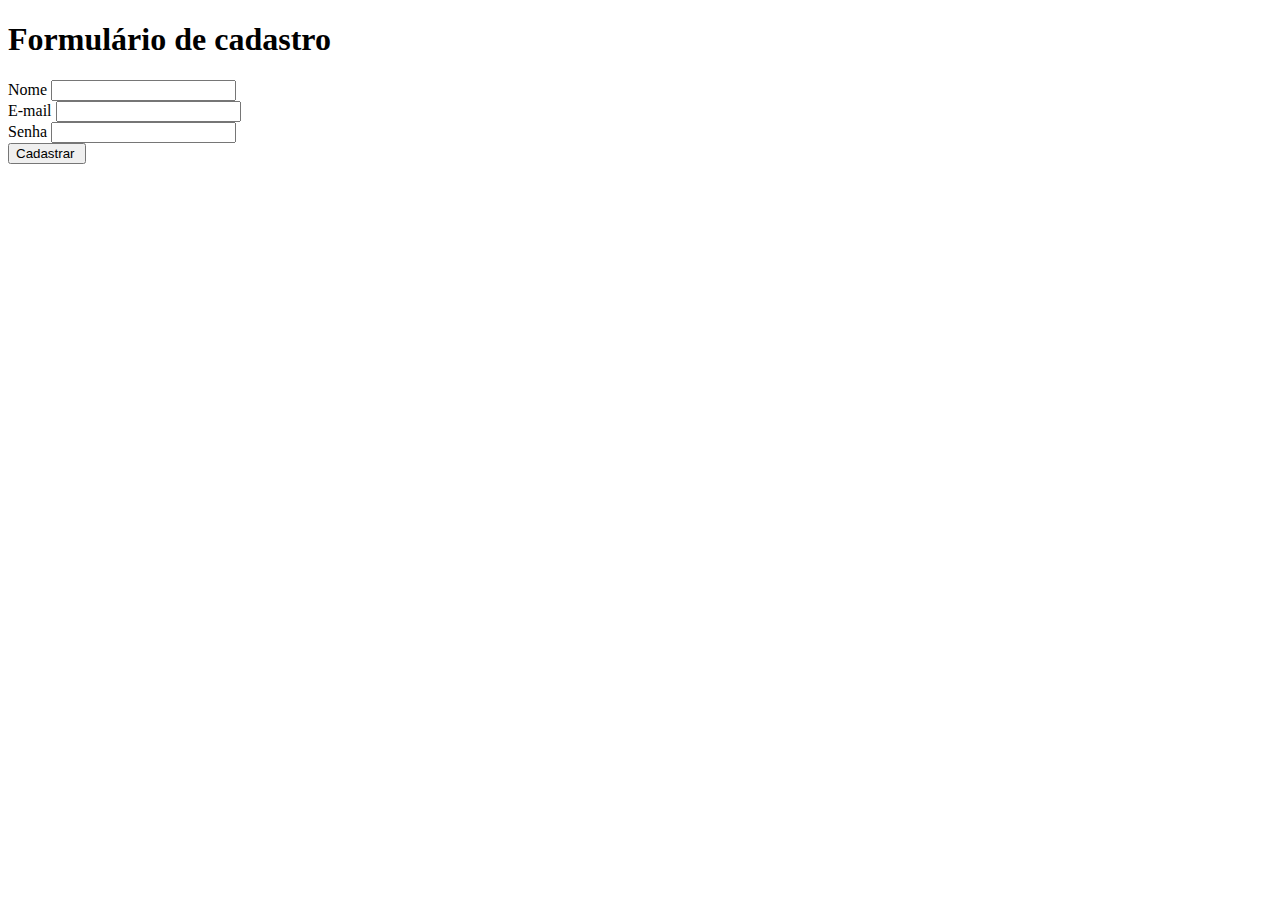
==== index.html @ 326ea4f2 "formulario" ====
<!DOCTYPE html>
<html lang="en">
<head>
  <meta charset="UTF-8">
  <meta http-equiv="X-UA-Compatible" content="IE=edge">
  <meta name="viewport" content="width=device-width, initial-scale=1.0">
  <title>Formulario</title>
</head>
<body>
  <h1>Formulário de cadastro</h1>

  <label for="nome">Nome </label><input type="text" name="nome" id="name"><br>
  <label for="email">E-mail </label><input type="text" name="email" id="name"><br>
  <label for="senha">Senha </label><input type="password" name="senha" id="name"><br>
  <input type="submit" value="Cadastrar ">
</body>
</html>
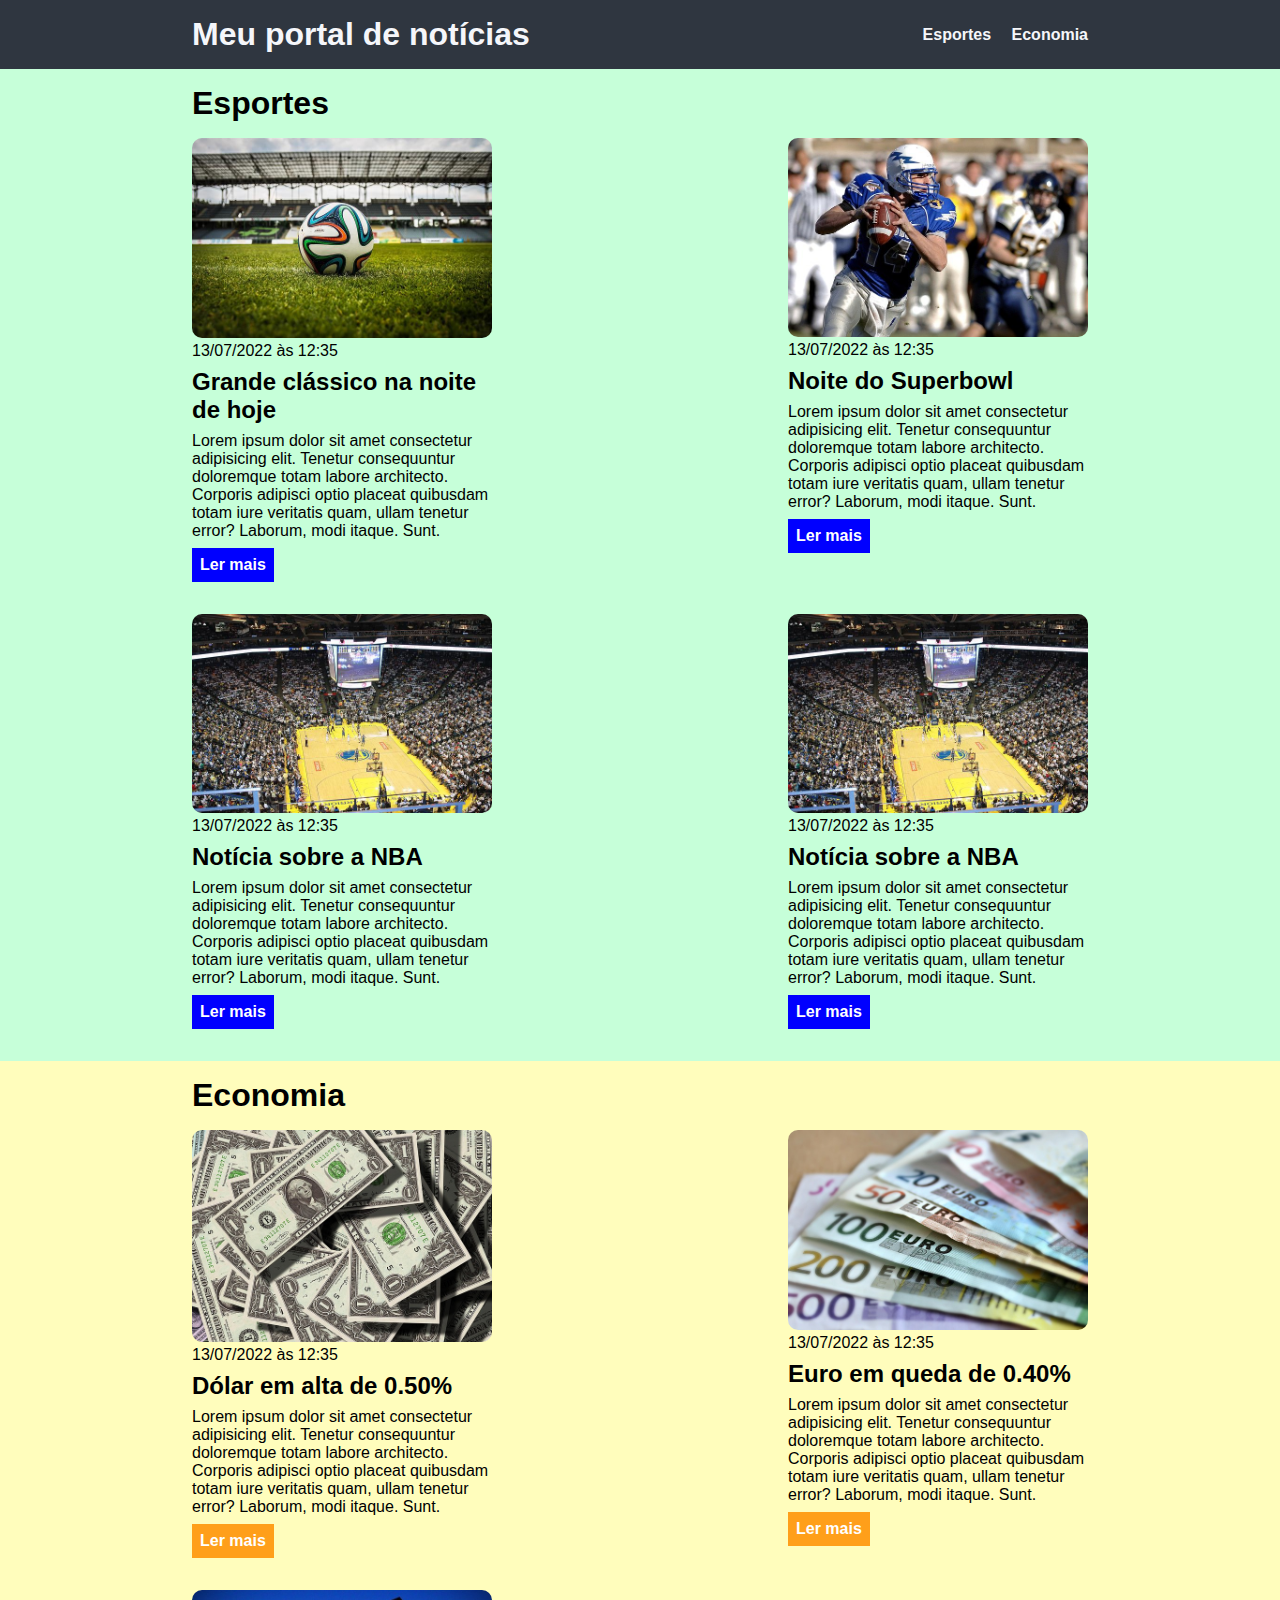
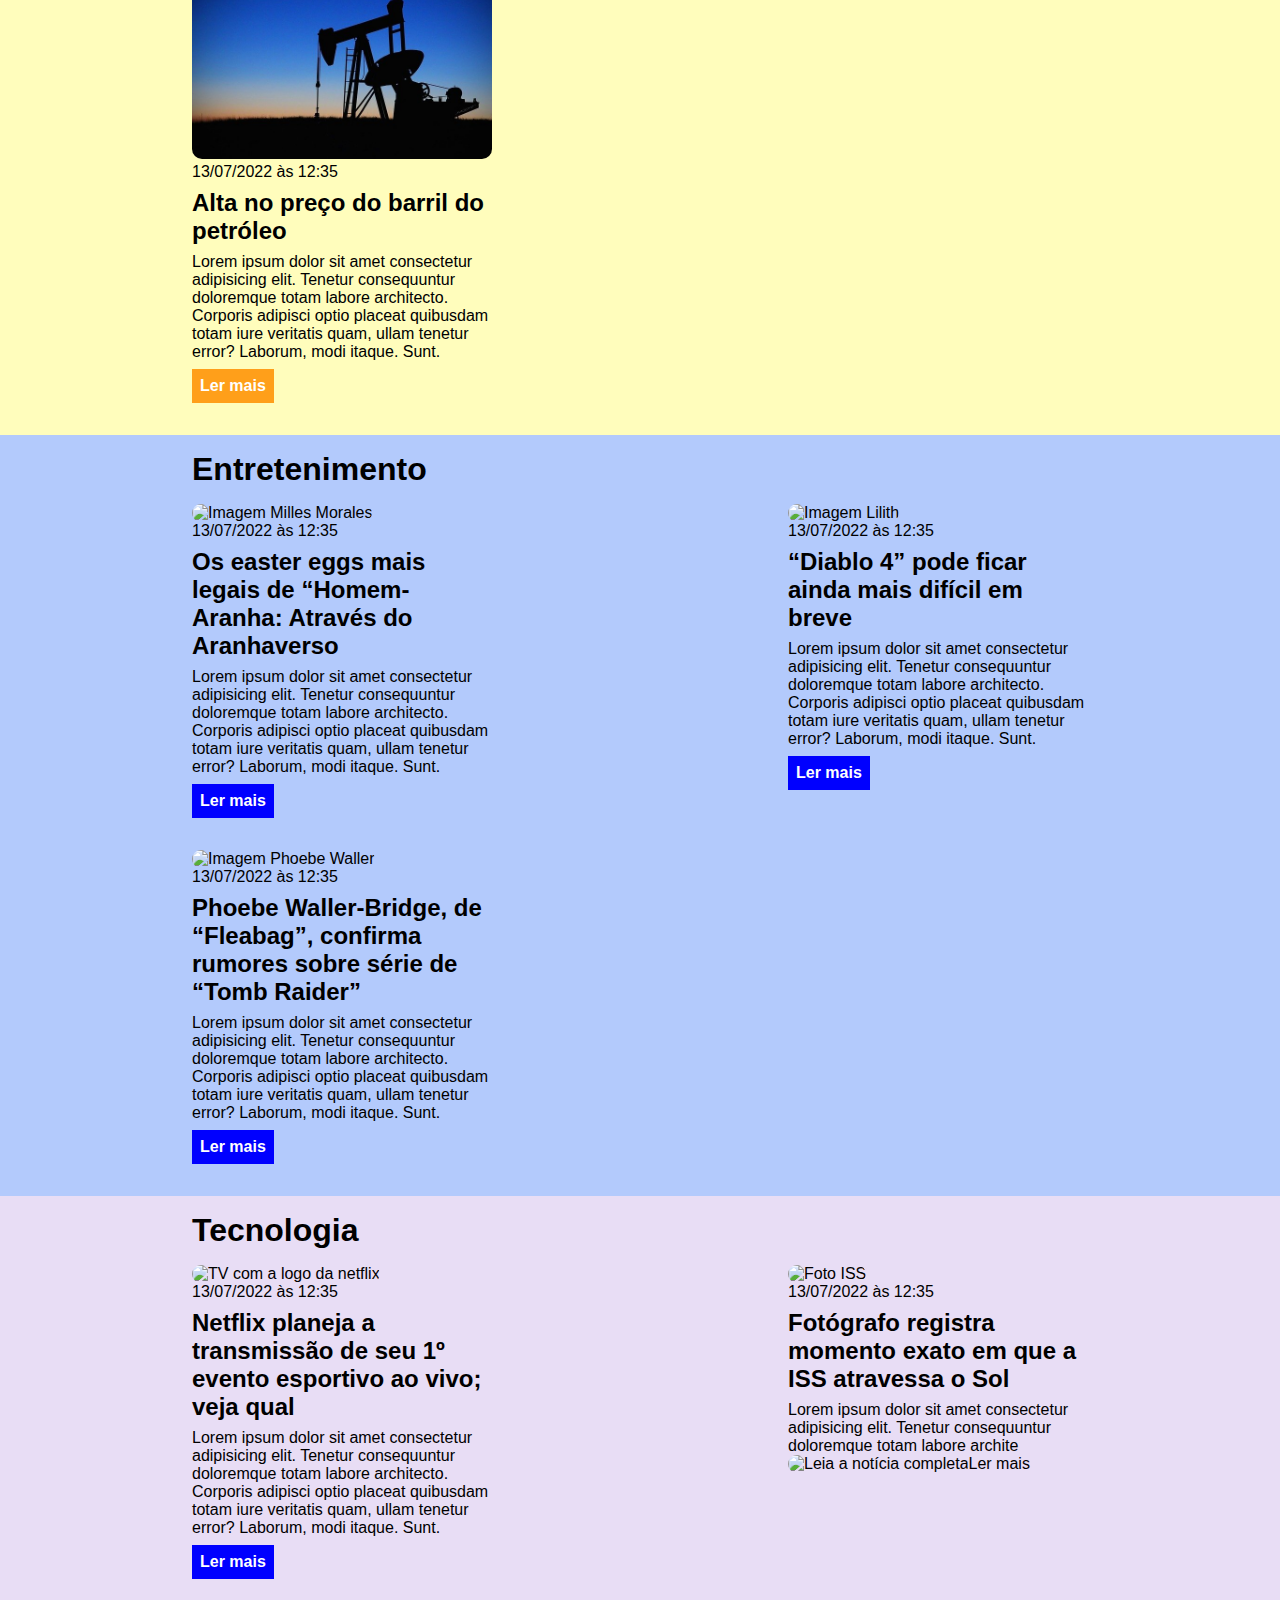
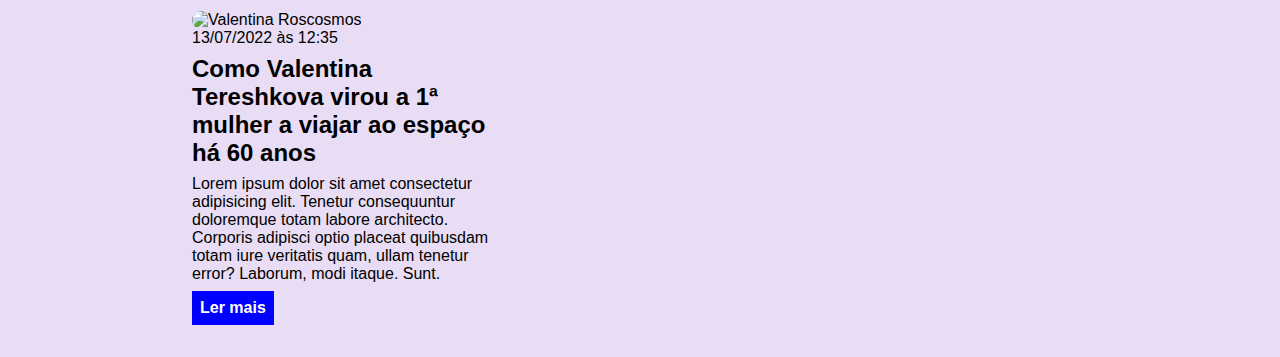
==== commit b186ecf0: "exercicio" ====
--- a/index.html
+++ b/index.html
@@ -1,17 +1,258 @@
-<!DOCTYPE html>
-<html lang="en">
-<head>
-  <meta charset="UTF-8">
-  <meta http-equiv="X-UA-Compatible" content="IE=edge">
-  <meta name="viewport" content="width=device-width, initial-scale=1.0">
-  <title>Formulario</title>
-</head>
-<body>
-  <h1>Formulário de cadastro</h1>
-
-  <label for="nome">Nome </label><input type="text" name="nome" id="name"><br>
-  <label for="email">E-mail </label><input type="text" name="email" id="name"><br>
-  <label for="senha">Senha </label><input type="password" name="senha" id="name"><br>
-  <input type="submit" value="Cadastrar ">
-</body>
+<!DOCTYPE html>
+<html lang="pt-BR">
+
+<head>
+    <meta charset="UTF-8">
+    <meta http-equiv="X-UA-Compatible" content="IE=edge">
+    <meta name="viewport" content="width=device-width, initial-scale=1.0">
+    <title>Meu portal de notícias</title>
+    <link rel="stylesheet" href="./main.css" />
+</head>
+
+<body>
+    <header>
+        <div class="container">
+            <h1>Meu portal de notícias</h1>
+            <nav>
+                <ul>
+                    <li>
+                        <a href="#sports" title="Ir para a seção de esportes">Esportes</a>
+                    </li>
+                    <li>
+                        <a href="#economy" title="Ir para a seção de notícias">Economia</a>
+                    </li>
+                </ul>
+            </nav>
+        </div>
+
+    </header>
+    <section id="sports">
+        <div class="container">
+            <h2>Esportes</h2>
+            <div class="articles">
+                <article>
+                    <img src="./imagens/futebol.jpg" alt="Bola de futebol no gramado" />
+                    <header>
+                        <time class="creation-date">13/07/2022 às 12:35</time>
+                    </header>
+                    <h3>Grande clássico na noite de hoje</h3>
+                    <p>
+                        Lorem ipsum dolor sit amet consectetur adipisicing elit. Tenetur consequuntur doloremque totam
+                        labore architecto. Corporis adipisci optio placeat quibusdam totam iure veritatis quam, ullam
+                        tenetur error? Laborum, modi itaque. Sunt.
+                    </p>
+                    <a href="#" title="Leia a notícia completa">Ler mais</a>
+                </article>
+                <article>
+                    <img src="./imagens/futebol-americano.jpg"
+                        alt="Jogador de futebol americano correndo com a bola na mão" />
+                    <header>
+                        <time>13/07/2022 às 12:35</time>
+                    </header>
+                    <h3>Noite do Superbowl</h3>
+                    <p>
+                        Lorem ipsum dolor sit amet consectetur adipisicing elit. Tenetur consequuntur doloremque totam
+                        labore architecto. Corporis adipisci optio placeat quibusdam totam iure veritatis quam, ullam
+                        tenetur error? Laborum, modi itaque. Sunt.
+                    </p>
+                    <a href="#" title="Leia a notícia completa">Ler mais</a>
+                </article>
+                <article>
+                    <div class="image">
+                        <img src="./imagens/basquete.jpg" title="Vista aérea de uma quadra de basquete" />
+
+                    </div>
+                    <header>
+                        <time>13/07/2022 às 12:35</time>
+                    </header>
+                    <h3>Notícia sobre a NBA</h3>
+                    <p>
+                        Lorem ipsum dolor sit amet consectetur adipisicing elit. Tenetur consequuntur doloremque totam
+                        labore architecto. Corporis adipisci optio placeat quibusdam totam iure veritatis quam, ullam
+                        tenetur error? Laborum, modi itaque. Sunt.
+                    </p>
+                    <a href="#" title="Leia a notícia completa">Ler mais</a>
+                </article>
+                <article>
+                    <img src="./imagens/basquete.jpg" title="Vista aérea de uma quadra de basquete" />
+                    <header>
+                        <time>13/07/2022 às 12:35</time>
+                    </header>
+                    <h3>Notícia sobre a NBA</h3>
+                    <p>
+                        Lorem ipsum dolor sit amet consectetur adipisicing elit. Tenetur consequuntur doloremque totam
+                        labore architecto. Corporis adipisci optio placeat quibusdam totam iure veritatis quam, ullam
+                        tenetur error? Laborum, modi itaque. Sunt.
+                    </p>
+                    <a href="#" title="Leia a notícia completa">Ler mais</a>
+                </article>
+            </div>
+
+        </div>
+
+    </section>
+    <section id="economy">
+        <div class="container">
+            <h2>Economia</h2>
+            <div class="articles">
+                <article>
+                    <img src="./imagens/dolares.jpg" alt="Muitos dólares" />
+                    <header>
+                        <time>13/07/2022 às 12:35</time>
+                    </header>
+                    <h3>Dólar em alta de 0.50%</h3>
+                    <p>
+                        Lorem ipsum dolor sit amet consectetur adipisicing elit. Tenetur consequuntur doloremque totam
+                        labore
+                        architecto. Corporis adipisci optio placeat quibusdam totam iure veritatis quam, ullam tenetur
+                        error?
+                        Laborum, modi itaque. Sunt.
+                    </p>
+                    <a href="#" title="Leia a notícia completa">Ler mais</a>
+                </article>
+                <article>
+                    <img src="./imagens/euro.jpg" alt="Várias notas de euro" />
+                    <header>
+                        <time>13/07/2022 às 12:35</time>
+                    </header>
+                    <h3>Euro em queda de 0.40%</h3>
+                    <p>
+                        Lorem ipsum dolor sit amet consectetur adipisicing elit. Tenetur consequuntur doloremque totam
+                        labore
+                        architecto. Corporis adipisci optio placeat quibusdam totam iure veritatis quam, ullam tenetur
+                        error?
+                        Laborum, modi itaque. Sunt.
+                    </p>
+                    <a href="#" title="Leia a notícia completa">Ler mais</a>
+                </article>
+                <article>
+                    <img src="./imagens/petroleo.jpg" alt="Extração de petróleo" />
+                    <header>
+                        <time>13/07/2022 às 12:35</time>
+                    </header>
+                    <h3>Alta no preço do barril do petróleo</h3>
+                    <p>
+                        Lorem ipsum dolor sit amet consectetur adipisicing elit. Tenetur consequuntur doloremque totam
+                        labore
+                        architecto. Corporis adipisci optio placeat quibusdam totam iure veritatis quam, ullam tenetur
+                        error?
+                        Laborum, modi itaque. Sunt.
+                    </p>
+                    <a href="#" title="Leia a notícia completa">Ler mais</a>
+                </article>
+            </div>
+        </div>
+
+
+    </section>
+    <section id="entertainment">
+        <div class="container">
+            <h2>Entretenimento</h2>
+            <div class="articles">
+                <article>
+                    <img src="https://gizmodo.uol.com.br/wp-content/blogs.dir/8/files/2023/06/Homem-Aranha_-Atraves-do-Aranhaverso-800x480.jpg" alt="Imagem Milles Morales" />
+                    <header>
+                        <time>13/07/2022 às 12:35</time>
+                    </header>
+                    <h3>Os easter eggs mais legais de “Homem-Aranha: Através do Aranhaverso</h3>
+                    <p>
+                        Lorem ipsum dolor sit amet consectetur adipisicing elit. Tenetur consequuntur doloremque totam
+                        labore
+                        architecto. Corporis adipisci optio placeat quibusdam totam iure veritatis quam, ullam tenetur
+                        error?
+                        Laborum, modi itaque. Sunt.
+                    </p>
+                    <a href="#" title="Leia a notícia completa">Ler mais</a>
+                </article>
+                <article>
+                    <img src="https://gizmodo.uol.com.br/wp-content/blogs.dir/8/files/2023/06/YMN8268KTZV81676573329097-e1686757478196-800x445.jpg" alt="Imagem Lilith" />
+                    <header>
+                        <time>13/07/2022 às 12:35</time>
+                    </header>
+                    <h3>“Diablo 4” pode ficar ainda mais difícil em breve</h3>
+                    <p>
+                        Lorem ipsum dolor sit amet consectetur adipisicing elit. Tenetur consequuntur doloremque totam
+                        labore
+                        architecto. Corporis adipisci optio placeat quibusdam totam iure veritatis quam, ullam tenetur
+                        error?
+                        Laborum, modi itaque. Sunt.
+                    </p>
+                    <a href="#" title="Leia a notícia completa">Ler mais</a>
+                </article>
+                <article>
+                    <img src="https://gizmodo.uol.com.br/wp-content/blogs.dir/8/files/2023/06/phoebe-waller-bridge-fleabag-800x467.jpg" alt="Imagem Phoebe Waller" />
+                    <header>
+                        <time>13/07/2022 às 12:35</time>
+                    </header>
+                    <h3>Phoebe Waller-Bridge, de “Fleabag”, confirma rumores sobre série de “Tomb Raider”</h3>
+                    <p>
+                        Lorem ipsum dolor sit amet consectetur adipisicing elit. Tenetur consequuntur doloremque totam
+                        labore
+                        architecto. Corporis adipisci optio placeat quibusdam totam iure veritatis quam, ullam tenetur
+                        error?
+                        Laborum, modi itaque. Sunt.
+                    </p>
+                    <a href="#" title="Leia a notícia completa">Ler mais</a>
+                </article>
+            </div>
+        </div>
+
+
+    </section>
+    <section id="tecnology">
+        <div class="container">
+            <h2>Tecnologia</h2>
+            <div class="articles">
+                <article>
+                    <img src="https://gizmodo.uol.com.br/wp-content/blogs.dir/8/files/2022/10/thibault-penin-GrzoKN1aqSg-unsplash-1-800x534.jpg" alt="TV com a logo da netflix" />
+                    <header>
+                        <time>13/07/2022 às 12:35</time>
+                    </header>
+                    <h3>Netflix planeja a transmissão de seu 1º evento esportivo ao vivo; veja qual</h3>
+                    <p>
+                        Lorem ipsum dolor sit amet consectetur adipisicing elit. Tenetur consequuntur doloremque totam
+                        labore
+                        architecto. Corporis adipisci optio placeat quibusdam totam iure veritatis quam, ullam tenetur
+                        error?
+                        Laborum, modi itaque. Sunt.
+                    </p>
+                    <a href="#" title="Leia a notícia completa">Ler mais</a>
+                </article>
+                <article>
+                    <img src="https://gizmodo.uol.com.br/wp-content/blogs.dir/8/files/2023/06/iss-sol-1-800x480.jpg" alt="Foto ISS" />
+                    <header>
+                        <time>13/07/2022 às 12:35</time>
+                    </header>
+                    <h3>Fotógrafo registra momento exato em que a ISS atravessa o Sol</h3>
+                    <p>
+                        Lorem ipsum dolor sit amet consectetur adipisicing elit. Tenetur consequuntur doloremque totam
+                        labore
+                        archite                    <img src="https://gizmodo.uol.com.br/wp-content/blogs.dcto. Corporis adipisci optio placeat quibusdam totam iure veritatis quam, ullam tenetur
+                        error?
+                        Laborum, modi itaque. Sunt.
+                    </p>
+                    <a href="#" title="Leia a notícia completa">Ler mais</a>
+                </article>
+                <article>
+                    <img src="https://gizmodo.uol.com.br/wp-content/blogs.dir/8/files/2023/06/valentina-roscosmos-800x480.jpg" alt="Valentina Roscosmos" />
+                    <header>
+                        <time>13/07/2022 às 12:35</time>
+                    </header>
+                    <h3>Como Valentina Tereshkova virou a 1ª mulher a viajar ao espaço há 60 anos</h3>
+                    <p>
+                        Lorem ipsum dolor sit amet consectetur adipisicing elit. Tenetur consequuntur doloremque totam
+                        labore
+                        architecto. Corporis adipisci optio placeat quibusdam totam iure veritatis quam, ullam tenetur
+                        error?
+                        Laborum, modi itaque. Sunt.
+                    </p>
+                    <a href="#" title="Leia a notícia completa">Ler mais</a>
+                </article>
+            </div>
+        </div>
+
+
+    </section>
+</body>
+
 </html>--- a/main.css
+++ b/main.css
@@ -0,0 +1,133 @@
+* {
+    box-sizing: border-box;
+    margin: 0;
+    padding: 0;
+
+}
+body{
+    font-family: Arial, Helvetica, sans-serif;
+}
+body > header {
+    background-color: #2f3640;
+    padding: 16px 0;
+    color: #f5f6fa;
+
+}
+
+header .container{
+    display: flex;
+    align-items: center;
+    justify-content: space-between;
+}
+
+header li{
+    display: inline;
+    font-family: Arial, Helvetica, sans-serif;
+    font-weight: bold;
+    margin-left: 16px;
+}
+
+header li a{
+    color: #f5f6fa;
+    text-decoration: none;
+}
+
+.container{
+    padding: 0 15%;
+    width: 100%;
+    margin: 0 auto;
+}
+
+.articles {
+    display: flex;
+    flex-wrap: wrap;
+    justify-content: space-between;
+    gap: 1rem;
+}
+
+.articles article img{
+    width: 100%;
+    border-radius: 10px;
+}
+
+.articles article {
+    width: 30%;
+    min-width: 300px;
+}
+
+section{
+    padding: 16px 0;
+}
+
+section h2,
+.articles article{
+
+    margin-bottom: 16px;
+}
+
+.articles article h3{
+    margin-top: 8px;
+    margin-bottom: 8px;
+}
+
+.articles article a{
+    background-color: blue;
+    color: #fff;
+    padding: 8px;
+    display: inline-block;
+    text-decoration: none;
+    font-weight: bold;
+    margin-top: 8px;
+}
+
+.articles article a:hover{
+    text-decoration: underline;
+}
+
+.articles article p,
+.articles article a{
+    font-family: Arial, Helvetica, sans-serif;
+}
+
+.articles article h3{
+    font-size: 24px;
+
+}
+
+section h2{
+    font-size: 32px;
+}
+
+#sports{
+    background-color: rgba(0,255,0,0.1);
+}
+
+#sports{
+    background-color: #c6ffd9;
+}
+
+#economy{
+    background-color: #fffdbc;
+}
+
+#economy .articles article a{
+    background-color: #ff9f1a;
+}
+
+#entertainment{
+    background-color: #b3cafc;
+}
+
+#tecnology{
+    background-color: #e8ddf5;
+}
+
+@media screen and (max-width: 911px) {
+    .articles {
+        justify-content: center;
+    }
+    .articles article{
+        min-width: 100%;
+    }
+  }
+  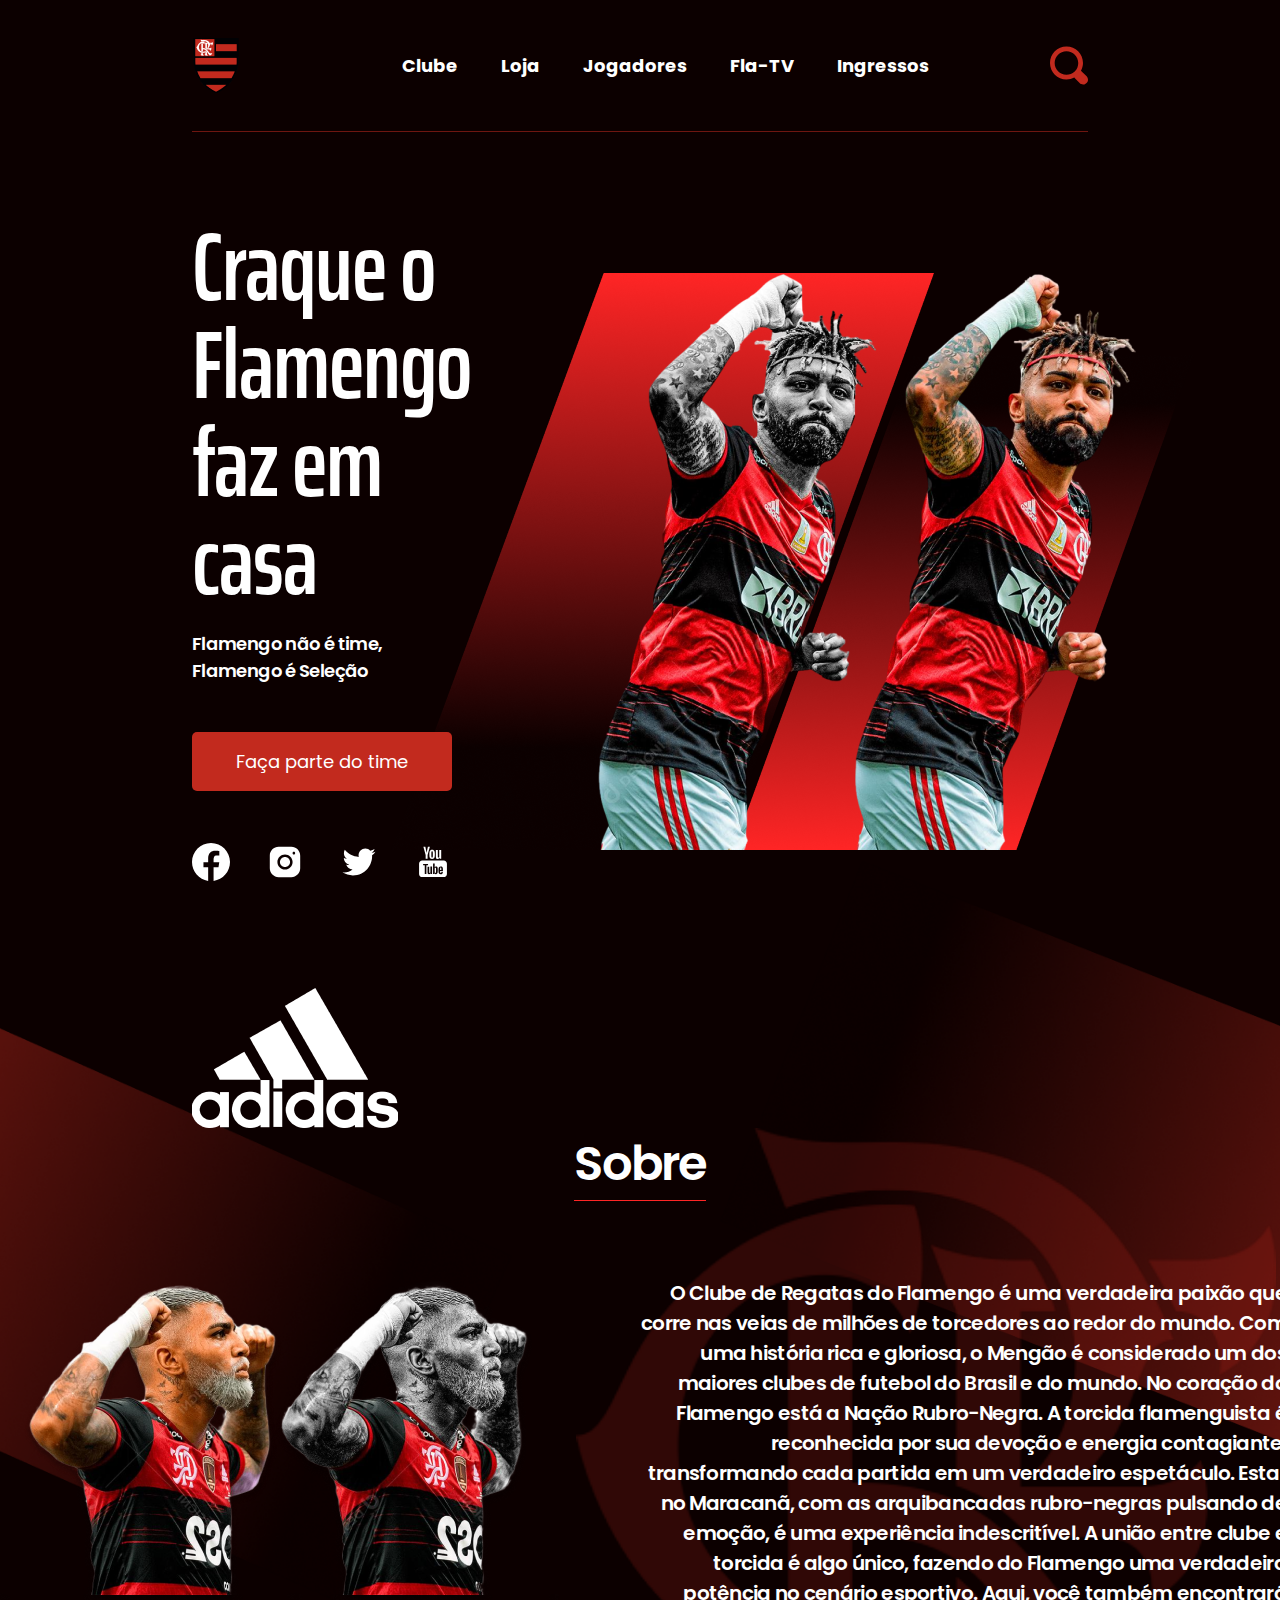
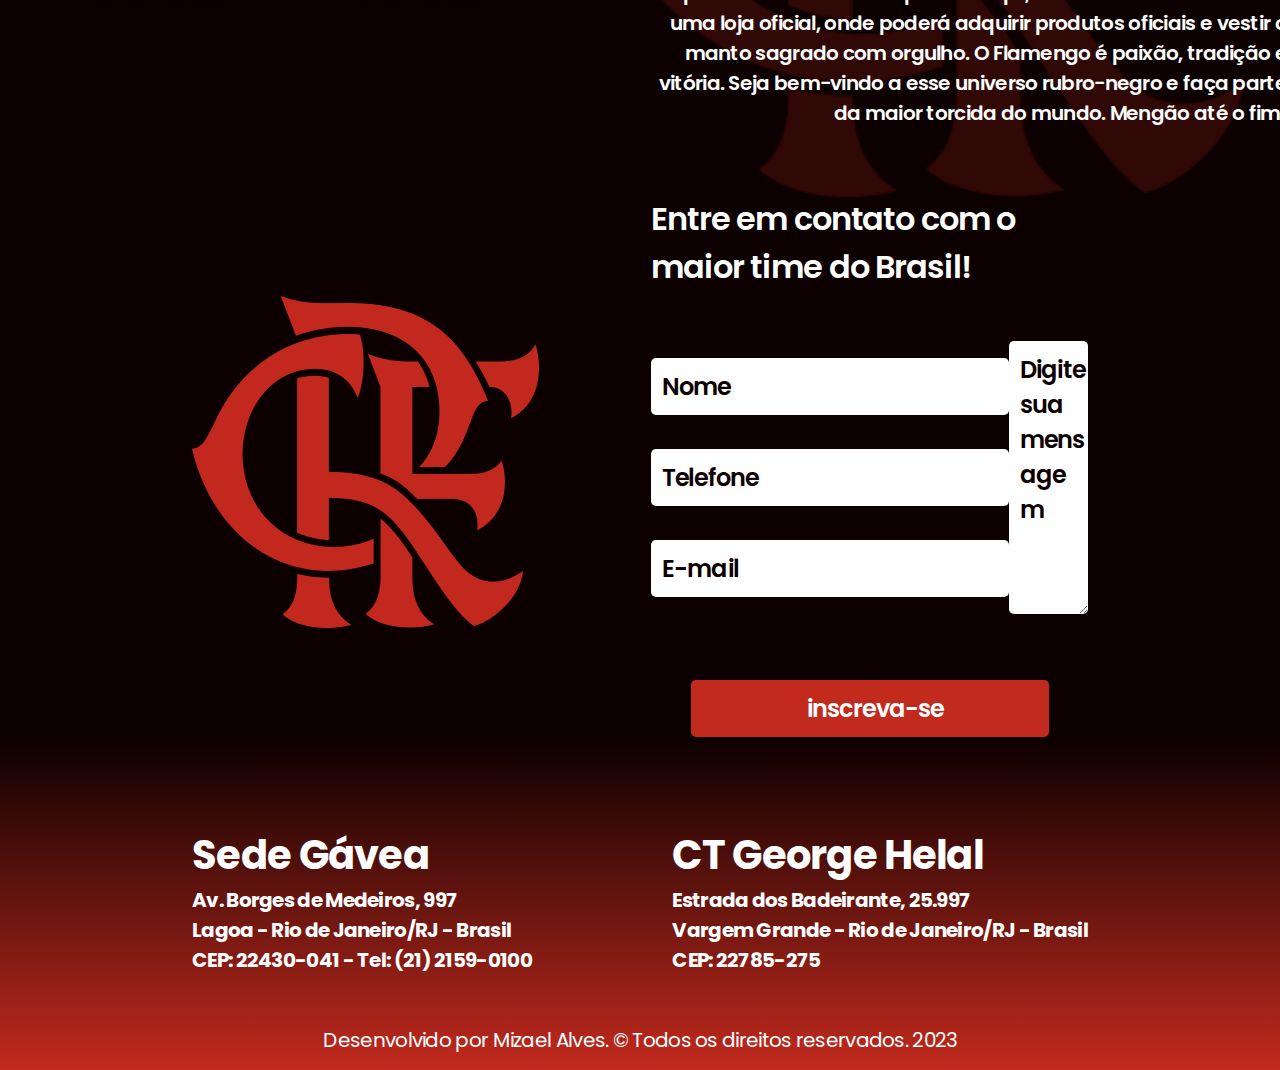
==== commit fac3b9d1: "first commit" ====
--- a/index.html
+++ b/index.html
@@ -1,258 +1,135 @@
-<!DOCTYPE html>
-<html lang="pt-BR">
-
-<head>
-    <meta charset="UTF-8">
-    <meta http-equiv="X-UA-Compatible" content="IE=edge">
-    <meta name="viewport" content="width=device-width, initial-scale=1.0">
-    <title>Meu portal de notícias</title>
-    <link rel="stylesheet" href="./main.css" />
-</head>
-
-<body>
-    <header>
-        <div class="container">
-            <h1>Meu portal de notícias</h1>
-            <nav>
-                <ul>
-                    <li>
-                        <a href="#sports" title="Ir para a seção de esportes">Esportes</a>
-                    </li>
-                    <li>
-                        <a href="#economy" title="Ir para a seção de notícias">Economia</a>
-                    </li>
-                </ul>
-            </nav>
-        </div>
-
-    </header>
-    <section id="sports">
-        <div class="container">
-            <h2>Esportes</h2>
-            <div class="articles">
-                <article>
-                    <img src="./imagens/futebol.jpg" alt="Bola de futebol no gramado" />
-                    <header>
-                        <time class="creation-date">13/07/2022 às 12:35</time>
-                    </header>
-                    <h3>Grande clássico na noite de hoje</h3>
-                    <p>
-                        Lorem ipsum dolor sit amet consectetur adipisicing elit. Tenetur consequuntur doloremque totam
-                        labore architecto. Corporis adipisci optio placeat quibusdam totam iure veritatis quam, ullam
-                        tenetur error? Laborum, modi itaque. Sunt.
-                    </p>
-                    <a href="#" title="Leia a notícia completa">Ler mais</a>
-                </article>
-                <article>
-                    <img src="./imagens/futebol-americano.jpg"
-                        alt="Jogador de futebol americano correndo com a bola na mão" />
-                    <header>
-                        <time>13/07/2022 às 12:35</time>
-                    </header>
-                    <h3>Noite do Superbowl</h3>
-                    <p>
-                        Lorem ipsum dolor sit amet consectetur adipisicing elit. Tenetur consequuntur doloremque totam
-                        labore architecto. Corporis adipisci optio placeat quibusdam totam iure veritatis quam, ullam
-                        tenetur error? Laborum, modi itaque. Sunt.
-                    </p>
-                    <a href="#" title="Leia a notícia completa">Ler mais</a>
-                </article>
-                <article>
-                    <div class="image">
-                        <img src="./imagens/basquete.jpg" title="Vista aérea de uma quadra de basquete" />
-
-                    </div>
-                    <header>
-                        <time>13/07/2022 às 12:35</time>
-                    </header>
-                    <h3>Notícia sobre a NBA</h3>
-                    <p>
-                        Lorem ipsum dolor sit amet consectetur adipisicing elit. Tenetur consequuntur doloremque totam
-                        labore architecto. Corporis adipisci optio placeat quibusdam totam iure veritatis quam, ullam
-                        tenetur error? Laborum, modi itaque. Sunt.
-                    </p>
-                    <a href="#" title="Leia a notícia completa">Ler mais</a>
-                </article>
-                <article>
-                    <img src="./imagens/basquete.jpg" title="Vista aérea de uma quadra de basquete" />
-                    <header>
-                        <time>13/07/2022 às 12:35</time>
-                    </header>
-                    <h3>Notícia sobre a NBA</h3>
-                    <p>
-                        Lorem ipsum dolor sit amet consectetur adipisicing elit. Tenetur consequuntur doloremque totam
-                        labore architecto. Corporis adipisci optio placeat quibusdam totam iure veritatis quam, ullam
-                        tenetur error? Laborum, modi itaque. Sunt.
-                    </p>
-                    <a href="#" title="Leia a notícia completa">Ler mais</a>
-                </article>
-            </div>
-
-        </div>
-
-    </section>
-    <section id="economy">
-        <div class="container">
-            <h2>Economia</h2>
-            <div class="articles">
-                <article>
-                    <img src="./imagens/dolares.jpg" alt="Muitos dólares" />
-                    <header>
-                        <time>13/07/2022 às 12:35</time>
-                    </header>
-                    <h3>Dólar em alta de 0.50%</h3>
-                    <p>
-                        Lorem ipsum dolor sit amet consectetur adipisicing elit. Tenetur consequuntur doloremque totam
-                        labore
-                        architecto. Corporis adipisci optio placeat quibusdam totam iure veritatis quam, ullam tenetur
-                        error?
-                        Laborum, modi itaque. Sunt.
-                    </p>
-                    <a href="#" title="Leia a notícia completa">Ler mais</a>
-                </article>
-                <article>
-                    <img src="./imagens/euro.jpg" alt="Várias notas de euro" />
-                    <header>
-                        <time>13/07/2022 às 12:35</time>
-                    </header>
-                    <h3>Euro em queda de 0.40%</h3>
-                    <p>
-                        Lorem ipsum dolor sit amet consectetur adipisicing elit. Tenetur consequuntur doloremque totam
-                        labore
-                        architecto. Corporis adipisci optio placeat quibusdam totam iure veritatis quam, ullam tenetur
-                        error?
-                        Laborum, modi itaque. Sunt.
-                    </p>
-                    <a href="#" title="Leia a notícia completa">Ler mais</a>
-                </article>
-                <article>
-                    <img src="./imagens/petroleo.jpg" alt="Extração de petróleo" />
-                    <header>
-                        <time>13/07/2022 às 12:35</time>
-                    </header>
-                    <h3>Alta no preço do barril do petróleo</h3>
-                    <p>
-                        Lorem ipsum dolor sit amet consectetur adipisicing elit. Tenetur consequuntur doloremque totam
-                        labore
-                        architecto. Corporis adipisci optio placeat quibusdam totam iure veritatis quam, ullam tenetur
-                        error?
-                        Laborum, modi itaque. Sunt.
-                    </p>
-                    <a href="#" title="Leia a notícia completa">Ler mais</a>
-                </article>
-            </div>
-        </div>
-
-
-    </section>
-    <section id="entertainment">
-        <div class="container">
-            <h2>Entretenimento</h2>
-            <div class="articles">
-                <article>
-                    <img src="https://gizmodo.uol.com.br/wp-content/blogs.dir/8/files/2023/06/Homem-Aranha_-Atraves-do-Aranhaverso-800x480.jpg" alt="Imagem Milles Morales" />
-                    <header>
-                        <time>13/07/2022 às 12:35</time>
-                    </header>
-                    <h3>Os easter eggs mais legais de “Homem-Aranha: Através do Aranhaverso</h3>
-                    <p>
-                        Lorem ipsum dolor sit amet consectetur adipisicing elit. Tenetur consequuntur doloremque totam
-                        labore
-                        architecto. Corporis adipisci optio placeat quibusdam totam iure veritatis quam, ullam tenetur
-                        error?
-                        Laborum, modi itaque. Sunt.
-                    </p>
-                    <a href="#" title="Leia a notícia completa">Ler mais</a>
-                </article>
-                <article>
-                    <img src="https://gizmodo.uol.com.br/wp-content/blogs.dir/8/files/2023/06/YMN8268KTZV81676573329097-e1686757478196-800x445.jpg" alt="Imagem Lilith" />
-                    <header>
-                        <time>13/07/2022 às 12:35</time>
-                    </header>
-                    <h3>“Diablo 4” pode ficar ainda mais difícil em breve</h3>
-                    <p>
-                        Lorem ipsum dolor sit amet consectetur adipisicing elit. Tenetur consequuntur doloremque totam
-                        labore
-                        architecto. Corporis adipisci optio placeat quibusdam totam iure veritatis quam, ullam tenetur
-                        error?
-                        Laborum, modi itaque. Sunt.
-                    </p>
-                    <a href="#" title="Leia a notícia completa">Ler mais</a>
-                </article>
-                <article>
-                    <img src="https://gizmodo.uol.com.br/wp-content/blogs.dir/8/files/2023/06/phoebe-waller-bridge-fleabag-800x467.jpg" alt="Imagem Phoebe Waller" />
-                    <header>
-                        <time>13/07/2022 às 12:35</time>
-                    </header>
-                    <h3>Phoebe Waller-Bridge, de “Fleabag”, confirma rumores sobre série de “Tomb Raider”</h3>
-                    <p>
-                        Lorem ipsum dolor sit amet consectetur adipisicing elit. Tenetur consequuntur doloremque totam
-                        labore
-                        architecto. Corporis adipisci optio placeat quibusdam totam iure veritatis quam, ullam tenetur
-                        error?
-                        Laborum, modi itaque. Sunt.
-                    </p>
-                    <a href="#" title="Leia a notícia completa">Ler mais</a>
-                </article>
-            </div>
-        </div>
-
-
-    </section>
-    <section id="tecnology">
-        <div class="container">
-            <h2>Tecnologia</h2>
-            <div class="articles">
-                <article>
-                    <img src="https://gizmodo.uol.com.br/wp-content/blogs.dir/8/files/2022/10/thibault-penin-GrzoKN1aqSg-unsplash-1-800x534.jpg" alt="TV com a logo da netflix" />
-                    <header>
-                        <time>13/07/2022 às 12:35</time>
-                    </header>
-                    <h3>Netflix planeja a transmissão de seu 1º evento esportivo ao vivo; veja qual</h3>
-                    <p>
-                        Lorem ipsum dolor sit amet consectetur adipisicing elit. Tenetur consequuntur doloremque totam
-                        labore
-                        architecto. Corporis adipisci optio placeat quibusdam totam iure veritatis quam, ullam tenetur
-                        error?
-                        Laborum, modi itaque. Sunt.
-                    </p>
-                    <a href="#" title="Leia a notícia completa">Ler mais</a>
-                </article>
-                <article>
-                    <img src="https://gizmodo.uol.com.br/wp-content/blogs.dir/8/files/2023/06/iss-sol-1-800x480.jpg" alt="Foto ISS" />
-                    <header>
-                        <time>13/07/2022 às 12:35</time>
-                    </header>
-                    <h3>Fotógrafo registra momento exato em que a ISS atravessa o Sol</h3>
-                    <p>
-                        Lorem ipsum dolor sit amet consectetur adipisicing elit. Tenetur consequuntur doloremque totam
-                        labore
-                        archite                    <img src="https://gizmodo.uol.com.br/wp-content/blogs.dcto. Corporis adipisci optio placeat quibusdam totam iure veritatis quam, ullam tenetur
-                        error?
-                        Laborum, modi itaque. Sunt.
-                    </p>
-                    <a href="#" title="Leia a notícia completa">Ler mais</a>
-                </article>
-                <article>
-                    <img src="https://gizmodo.uol.com.br/wp-content/blogs.dir/8/files/2023/06/valentina-roscosmos-800x480.jpg" alt="Valentina Roscosmos" />
-                    <header>
-                        <time>13/07/2022 às 12:35</time>
-                    </header>
-                    <h3>Como Valentina Tereshkova virou a 1ª mulher a viajar ao espaço há 60 anos</h3>
-                    <p>
-                        Lorem ipsum dolor sit amet consectetur adipisicing elit. Tenetur consequuntur doloremque totam
-                        labore
-                        architecto. Corporis adipisci optio placeat quibusdam totam iure veritatis quam, ullam tenetur
-                        error?
-                        Laborum, modi itaque. Sunt.
-                    </p>
-                    <a href="#" title="Leia a notícia completa">Ler mais</a>
-                </article>
-            </div>
-        </div>
-
-
-    </section>
-</body>
-
+<!DOCTYPE html>
+<html lang="pt-br">
+
+<head>
+    <meta charset="UTF-8">
+    <meta name="viewport" content="width=device-width, initial-scale=1.0">
+    <link rel="preconnect" href="https://fonts.googleapis.com">
+    <link rel="preconnect" href="https://fonts.gstatic.com" crossorigin>
+    <link
+        href="https://fonts.googleapis.com/css2?family=Poppins:wght@400;700&family=Saira+Extra+Condensed:wght@700&display=swap"
+        rel="stylesheet">
+    <link rel="stylesheet" href="main.css">
+</head>
+
+<body>
+    <header>
+        <div class="container">
+            <img src="./images/flamengo-logo.png" alt="Logo Flamengo">
+            <nav>
+                <ul>
+                    <li>
+                        <a href="#about">Clube</a>
+                    </li>
+                    <li>
+                        <a href="#contact">Loja</a>
+                    </li>
+                    <li>
+                        <a href="#contact">Jogadores</a>
+                    </li>
+                    <li>
+                        <a href="#contact">Fla-TV</a>
+                    </li>
+                    <li>
+                        <a href="#contact">Ingressos</a>
+                    </li>
+                </ul>
+            </nav>
+            <img id="search-icon" src="./images/search-icon.svg" alt="">
+        </div>
+
+
+    </header>
+    <section id="hero">
+        <div class="container">
+            <div id="hero-info">
+                <h1>Craque o Flamengo faz em casa</h1>
+                <span>Flamengo não é time, Flamengo é Seleção</span>
+                <button>Faça parte do time</button>
+                <div id="social-media">
+                    <a href="http://"><img src="./images/Vector.svg" alt=""></a>
+                    <a href="http://"><img src="./images/Instagram.svg" alt=""></a>
+                    <a href="http://"><img src="./images/Twitter.svg" alt=""></a>
+                    <a href="http://"><img src="./images/youtube.svg" alt=""></a>
+                </div>
+                <img id="adidas" src="./images/adidas.png" alt="">
+            </div>
+
+            <div id="hero-image">
+                <img src="./images/hero.png" alt="">
+            </div>
+
+        </div>
+    </section>
+    <section id="about">
+        <img id="about-background" src="./images/flamendo-logo-2.png" alt="">
+
+        <div class="container">
+            <h1>Sobre</h1>
+            <div id="content">
+                <img id="side-image" src="./images/sobre.png" alt="">
+
+                <p>O Clube de Regatas do Flamengo é uma verdadeira paixão que corre nas veias de milhões de torcedores
+                    ao redor do mundo. Com uma história rica e gloriosa, o Mengão é considerado um dos maiores clubes de
+                    futebol do Brasil e do mundo. No coração do Flamengo está a Nação Rubro-Negra. A torcida
+                    flamenguista é reconhecida por sua devoção e energia contagiante, transformando cada partida em um
+                    verdadeiro espetáculo. Estar no Maracanã, com as arquibancadas rubro-negras pulsando de emoção, é
+                    uma experiência indescritível. A união entre clube e torcida é algo único, fazendo do Flamengo uma
+                    verdadeira potência no cenário esportivo. Aqui, você também encontrará uma loja oficial, onde poderá
+                    adquirir produtos oficiais e vestir o manto sagrado com orgulho. O Flamengo é paixão, tradição e
+                    vitória. Seja bem-vindo a esse universo rubro-negro e faça parte da maior torcida do mundo. Mengão
+                    até o fim!</p>
+
+            </div>
+        </div>
+
+    </section>
+
+    <section id="contact">
+        <img id="background-image" src="./images/background-image.png" alt="" />
+        <div class="container">
+
+
+            <div>
+                <img src="./images/flamendo-logo-2.png" alt="">
+            </div>
+
+            <div id="form">
+                <h1>Entre em contato com o maior time do Brasil!</h1>
+                <form action="">
+                    <input type="text" placeholder="Nome">
+                    <input type="text" placeholder="Telefone">
+                    <input type="text" placeholder="E-mail">
+                    <textarea name="" id="" cols="30" rows="10" placeholder="Digite sua mensagem"></textarea>
+
+                </form>
+                <button type="submit">inscreva-se</button>
+            </div>
+        </div>
+        </div>
+    </section>
+    <footer>
+        <div class="container">
+            <div>
+                <h1>Sede Gávea</h1>
+                <span>Av. Borges de Medeiros, 997<br> Lagoa - Rio de Janeiro/RJ - Brasil<br>
+                    CEP: 22430-041 - Tel: (21) 2159-0100</span>
+            </div>
+            <div>
+                <h1>CT George Helal</h1>
+                <span>Estrada dos Badeirante, 25.997<br>
+                    Vargem Grande - Rio de Janeiro/RJ - Brasil<br>
+                    CEP: 22785-275
+                </span>
+            </div>
+
+
+
+        </div>
+        <p>
+            Desenvolvido por Mizael Alves. &copy; Todos os direitos reservados. 2023
+        </p>
+    </footer>
+</body>
+
 </html>--- a/main.css
+++ b/main.css
@@ -1,133 +1,290 @@
 * {
-    box-sizing: border-box;
     margin: 0;
     padding: 0;
-
-}
-body{
-    font-family: Arial, Helvetica, sans-serif;
-}
-body > header {
-    background-color: #2f3640;
-    padding: 16px 0;
-    color: #f5f6fa;
-
-}
-
-header .container{
-    display: flex;
-    align-items: center;
-    justify-content: space-between;
-}
-
-header li{
+    box-sizing: border-box;
+    font-family: 'Poppins', sans-serif;
+}
+
+body {
+    background-color: #0c0000;
+}
+
+.container {
+
+
+    margin: 0 15%;
+
+}
+
+header img {
+    width: 48px;
+    height: 55px;
+}
+
+header .container {
+    height: 132px;
+    border-bottom: solid #c2291e8a 1px;
+}
+
+#search-icon {
+    width: 38px;
+}
+
+nav li {
     display: inline;
-    font-family: Arial, Helvetica, sans-serif;
-    font-weight: bold;
-    margin-left: 16px;
-}
-
-header li a{
-    color: #f5f6fa;
+    margin-left: 40px;
+    font-weight: 700;
+
+}
+
+nav a:link {
+    font-size: 18px;
     text-decoration: none;
-}
-
-.container{
-    padding: 0 15%;
+    color: white;
+}
+
+nav a:visited {
+    color: white;
+}
+
+header .container,
+section .container {
+    display: flex;
+    align-items: center;
+    justify-content: space-between;
+}
+
+#hero {
+    color: white;
+}
+
+#hero-info {
+    display: flex;
+    flex-direction: column;
+    padding-top: 86px;
+    z-index: 1;
+
+}
+
+#hero-info h1 {
+    font-size: 96px;
+    font-family: 'Saira Extra Condensed', sans-serif;
+    font-weight: 600;
+    line-height: 102.4%;
+    letter-spacing: -0.96px;
+    margin-bottom: 20px;
+    width: 110%;
+}
+
+#hero-info span {
+    margin-bottom: 48px;
+    text-shadow: 0px 4px 4px 0px rgba(0, 0, 0, 0.25);
+    font-size: 18px;
+    font-family: Poppins;
+    font-weight: 600;
+    letter-spacing: -0.63px;
+}
+
+#hero-info button {
+    display: flex;
+    width: 260px;
+    height: 59px;
+    justify-content: center;
+    align-items: center;
+    flex-shrink: 0;
+    color: white;
+    border-radius: 5px;
+    background-color: #C22A1E;
+    border: none;
+    font-size: 18px;
+    cursor: pointer;
+}
+
+#hero-image img {
+    position: relative;
+    right: 10%;
+    width: 803px;
+    margin-top: -170px;
+}
+
+#social-media img {
+    width: 38px;
+}
+
+#social-media {
+    margin-top: 52px;
+    width: 260px;
+    display: flex;
+    flex-direction: row;
+    justify-content: space-between;
+}
+
+#adidas{
+    margin-top: 100px;
+    width: 206px;
+}
+
+#about{
+    margin-top: ;
+}
+#about .container {
+    color: white;
+    display: flex;
+    flex-direction: column;
+}
+
+#about h1 {
+    text-align: center;
+    font-size: 48px;
+    font-family: Poppins;
+    font-weight: 600;
+    letter-spacing: -1.68px;
+    border-bottom: 1px solid #FF2525;
+    margin-bottom: 77px;
+}
+
+#about #content {
+    display: flex;
+ 
+    gap: 77px;
+    margin-bottom: 67px;
+}
+
+
+#about #about-background {
+    z-index: -1;
+    position: absolute;
+    left: 45%;
+    width: 700px;
+    opacity: 0.2;
+
+}
+
+#side-image{
+height: 100%;
+}
+
+#about p {
+    width: 650px;
+    text-align: right;
+    font-size: 20px;
+    font-family: Poppins;
+    font-weight: 600;
+    letter-spacing: -0.7px;
+}
+
+#background-image {
     width: 100%;
-    margin: 0 auto;
-}
-
-.articles {
-    display: flex;
-    flex-wrap: wrap;
-    justify-content: space-between;
-    gap: 1rem;
-}
-
-.articles article img{
-    width: 100%;
-    border-radius: 10px;
-}
-
-.articles article {
-    width: 30%;
-    min-width: 300px;
-}
-
-section{
-    padding: 16px 0;
-}
-
-section h2,
-.articles article{
-
-    margin-bottom: 16px;
-}
-
-.articles article h3{
-    margin-top: 8px;
-    margin-bottom: 8px;
-}
-
-.articles article a{
-    background-color: blue;
-    color: #fff;
-    padding: 8px;
-    display: inline-block;
-    text-decoration: none;
-    font-weight: bold;
-    margin-top: 8px;
-}
-
-.articles article a:hover{
-    text-decoration: underline;
-}
-
-.articles article p,
-.articles article a{
-    font-family: Arial, Helvetica, sans-serif;
-}
-
-.articles article h3{
-    font-size: 24px;
-
-}
-
-section h2{
+    position: absolute;
+    left: 0px;
+    top: 80%;
+    z-index: -2;
+}
+
+#contact .container {
+    display: flex;
+    justify-content: space-between;
+    gap: 112px;
+}
+
+
+
+form {
+    display: grid;
+    align-items: center;
+    grid-template-columns: repeat(2, 1fr);
+    grid-template-rows: 1;
+    height: 273px;
+    margin-top: 50px;
+}
+
+#form h1 {
+    align-items: flex-start;
+    color: white;
     font-size: 32px;
-}
-
-#sports{
-    background-color: rgba(0,255,0,0.1);
-}
-
-#sports{
-    background-color: #c6ffd9;
-}
-
-#economy{
-    background-color: #fffdbc;
-}
-
-#economy .articles article a{
-    background-color: #ff9f1a;
-}
-
-#entertainment{
-    background-color: #b3cafc;
-}
-
-#tecnology{
-    background-color: #e8ddf5;
-}
-
-@media screen and (max-width: 911px) {
-    .articles {
-        justify-content: center;
-    }
-    .articles article{
-        min-width: 100%;
-    }
-  }
-  +
+    font-weight: 600;
+    letter-spacing: -1.12px;
+
+}
+
+input {
+    color: #0c0000;
+    width: 358px;
+    height: 57px;
+
+    border-radius: 5px;
+    border: none;
+    font-size: 24px;
+    font-weight: 600;
+    letter-spacing: -0.84px;
+    padding-left: 11px;
+
+}
+
+input::placeholder,
+textarea::placeholder {
+    color: #0c0000;
+    font-size: 24px;
+
+    font-weight: 600;
+    letter-spacing: -0.84px;
+}
+
+textarea {
+    color: #0c0000;
+    grid-area: 1 / 2 / 4 / 3;
+    border: none;
+    border-radius: 5px;
+    font-size: 24px;
+    font-weight: 600;
+    letter-spacing: -0.84px;
+    padding-left: 11px;
+    padding-top: 11px;
+    height: 273px;
+}
+
+#form {
+    display: flex;
+    flex-direction: column;
+    align-items: center;
+    justify-content: center;
+}
+
+#form button {
+    width: 358px;
+    height: 57px;
+    color: white;
+    border-radius: 5px;
+    border: none;
+    font-size: 24px;
+    font-weight: 600;
+    letter-spacing: -0.84px;
+    padding-left: 11px;
+    background-color: #C22A1E;
+    margin-top: 66px;
+    cursor: pointer;
+}
+
+footer {
+    background: rgb(12, 0, 0);
+    background: linear-gradient(180deg, rgba(12, 0, 0, 1) 0%, rgba(194, 42, 30, 1) 100%);
+    height: 333px;
+    color: #FFF;
+    font-size: 20px;
+
+    font-weight: 700;
+    letter-spacing: -0.7px;
+    padding-top: 88px;
+}
+
+footer p {
+    padding-top: 50px;
+    text-align: center;
+    font-weight: normal;
+}
+
+footer .container {
+    display: flex;
+    justify-content: space-between;
+}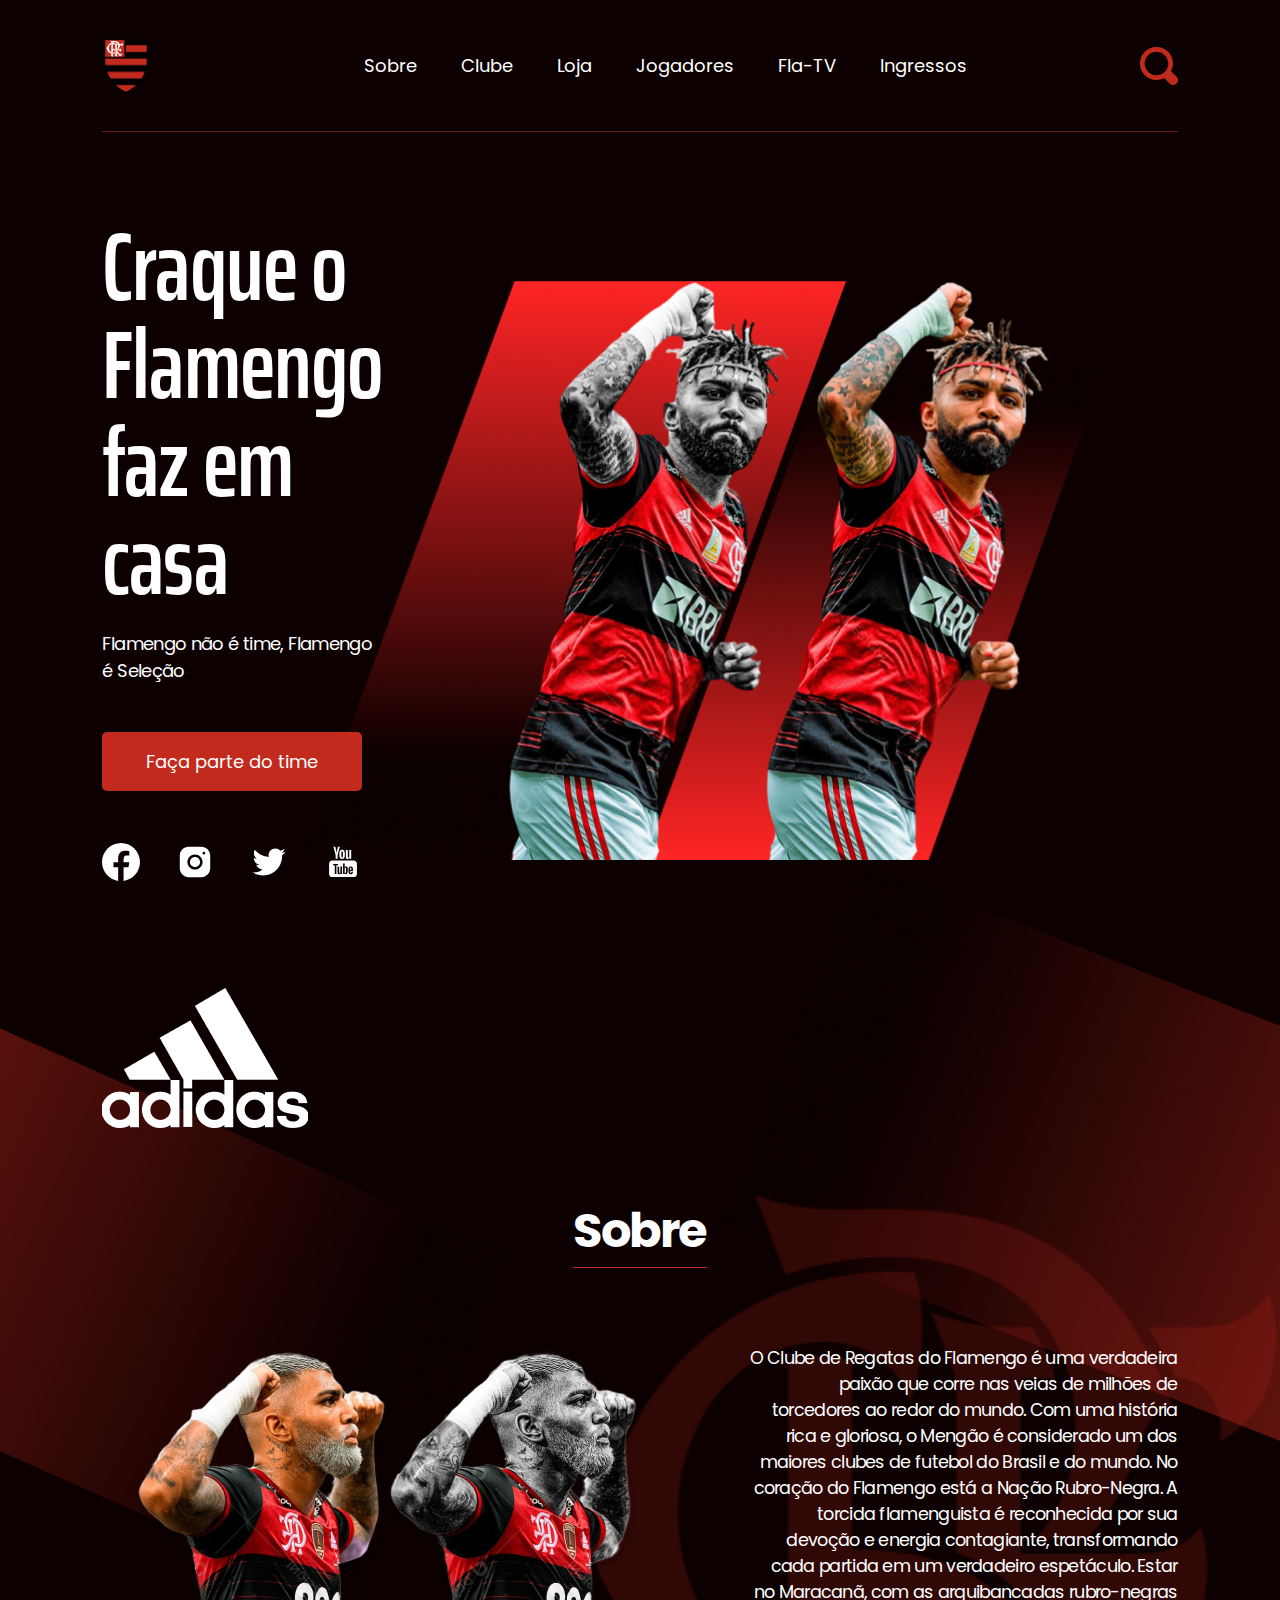
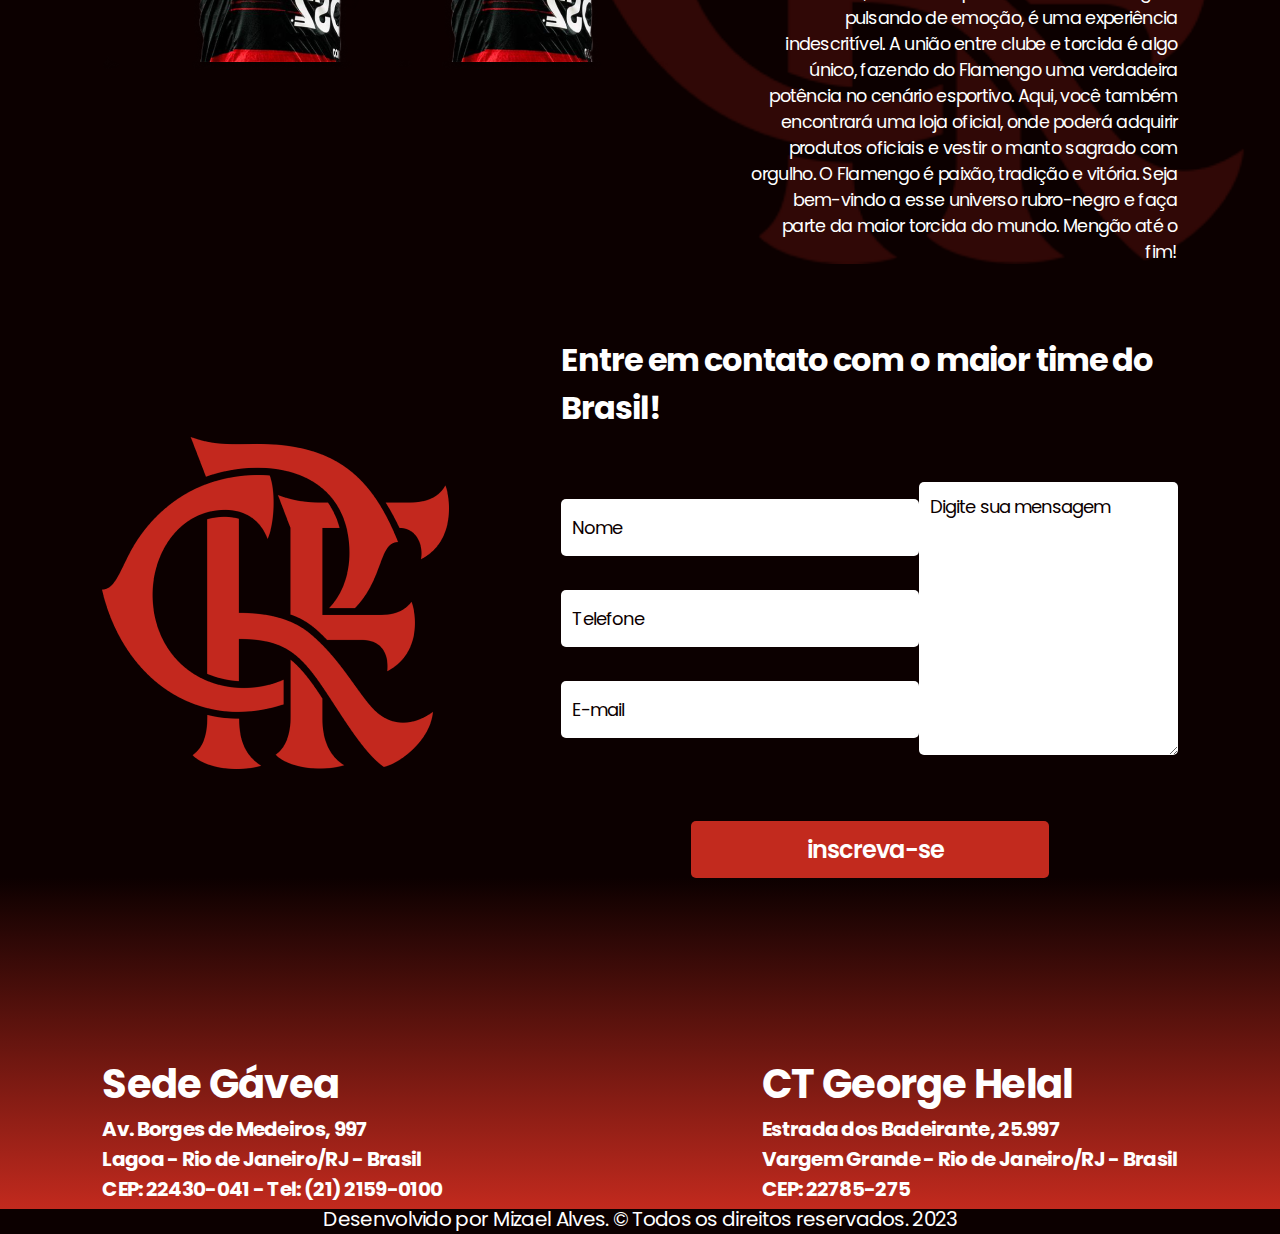
==== commit 67c07c43: "update css" ====
--- a/index.html
+++ b/index.html
@@ -19,19 +19,22 @@
             <nav>
                 <ul>
                     <li>
-                        <a href="#about">Clube</a>
+                        <a href="#about">Sobre</a>
                     </li>
                     <li>
-                        <a href="#contact">Loja</a>
+                        <a href="https://www.flamengo.com.br/programacao-flatv-flatvmais">Clube</a>
                     </li>
                     <li>
-                        <a href="#contact">Jogadores</a>
+                        <a href="https://loja.flamengo.com.br/">Loja</a>
                     </li>
                     <li>
-                        <a href="#contact">Fla-TV</a>
+                        <a href="https://www.flamengo.com.br/elencos/elenco-profissional">Jogadores</a>
                     </li>
                     <li>
-                        <a href="#contact">Ingressos</a>
+                        <a href="https://www.flamengo.com.br/flatv">Fla-TV</a>
+                    </li>
+                    <li>
+                        <a href="https://flamengo.superingresso.com.br/#!/home">Ingressos</a>
                     </li>
                 </ul>
             </nav>
@@ -45,7 +48,7 @@
             <div id="hero-info">
                 <h1>Craque o Flamengo faz em casa</h1>
                 <span>Flamengo não é time, Flamengo é Seleção</span>
-                <button>Faça parte do time</button>
+                <a id="hero-button" href="#form">Faça parte do time</a>
                 <div id="social-media">
                     <a href="http://"><img src="./images/Vector.svg" alt=""></a>
                     <a href="http://"><img src="./images/Instagram.svg" alt=""></a>
@@ -103,7 +106,7 @@
                     <textarea name="" id="" cols="30" rows="10" placeholder="Digite sua mensagem"></textarea>
 
                 </form>
-                <button type="submit">inscreva-se</button>
+                <button type="submit" onclick="submitForm()">inscreva-se</button>
             </div>
         </div>
         </div>
--- a/main.css
+++ b/main.css
@@ -10,41 +10,44 @@
 }
 
 .container {
-
-
     margin: 0 15%;
-
 }
 
 header img {
-    width: 48px;
-    height: 55px;
+    width: 3rem;
+    height: 3.375rem;
 }
 
 header .container {
-    height: 132px;
-    border-bottom: solid #c2291e8a 1px;
+    height: 8.25rem;
+    border-bottom: solid #c2291e8a 0.0625rem;
 }
 
 #search-icon {
-    width: 38px;
+    width: 2.375rem;
 }
 
 nav li {
     display: inline;
-    margin-left: 40px;
-    font-weight: 700;
-
+    margin-left: 2.5rem;
 }
 
 nav a:link {
-    font-size: 18px;
+    font-size: 1.125rem;
     text-decoration: none;
     color: white;
 }
 
 nav a:visited {
     color: white;
+}
+
+nav a {
+    transition: 0.5s ease-in-out;
+}
+
+nav a:hover {
+    text-decoration: underline solid #C22A1E;
 }
 
 header .container,
@@ -61,72 +64,72 @@
 #hero-info {
     display: flex;
     flex-direction: column;
-    padding-top: 86px;
+    padding-top: 5.375rem;
     z-index: 1;
-
 }
 
 #hero-info h1 {
-    font-size: 96px;
+    font-size: 6rem;
     font-family: 'Saira Extra Condensed', sans-serif;
     font-weight: 600;
     line-height: 102.4%;
     letter-spacing: -0.96px;
-    margin-bottom: 20px;
+    margin-bottom: 1.25rem;
     width: 110%;
 }
 
 #hero-info span {
-    margin-bottom: 48px;
-    text-shadow: 0px 4px 4px 0px rgba(0, 0, 0, 0.25);
-    font-size: 18px;
+    margin-bottom: 3rem;
+    text-shadow: 0px 0.5rem 0.5rem 0px rgba(0, 0, 0, 0.25);
+    font-size: 1.125rem;
     font-family: Poppins;
-    font-weight: 600;
     letter-spacing: -0.63px;
 }
 
-#hero-info button {
-    display: flex;
-    width: 260px;
-    height: 59px;
+#hero-image img {
+    position: relative;
+    right: 10%;
+    width: 50.375rem;
+    margin-top: -9.5rem;
+}
+
+#social-media img {
+    width: 2.375rem;
+}
+
+#hero-button {
+    display: flex;
+    width: 16.25rem;
+    height: 3.6875rem;
     justify-content: center;
     align-items: center;
     flex-shrink: 0;
     color: white;
-    border-radius: 5px;
+    border-radius: 0.3125rem;
     background-color: #C22A1E;
     border: none;
-    font-size: 18px;
+    font-size: 1.125rem;
     cursor: pointer;
-}
-
-#hero-image img {
-    position: relative;
-    right: 10%;
-    width: 803px;
-    margin-top: -170px;
-}
-
-#social-media img {
-    width: 38px;
+    text-decoration: none;
 }
 
 #social-media {
-    margin-top: 52px;
-    width: 260px;
+    margin-top: 3.25rem;
+    width: 16.25rem;
     display: flex;
     flex-direction: row;
     justify-content: space-between;
 }
 
-#adidas{
-    margin-top: 100px;
-    width: 206px;
-}
-
-#about{
-    margin-top: ;
-}
+#adidas {
+    margin-top: 6.25rem;
+    width: 12.875rem;
+}
+
+#about {
+    margin-top: 4.1875rem;
+}
+
 #about .container {
     color: white;
     display: flex;
@@ -135,48 +138,45 @@
 
 #about h1 {
     text-align: center;
-    font-size: 48px;
+    font-size: 3rem;
     font-family: Poppins;
-    font-weight: 600;
     letter-spacing: -1.68px;
-    border-bottom: 1px solid #FF2525;
-    margin-bottom: 77px;
+    border-bottom: 0.0625rem solid #C22A1E;
+    margin-bottom: 4.8125rem;
 }
 
 #about #content {
     display: flex;
- 
-    gap: 77px;
-    margin-bottom: 67px;
-}
-
+    width: 100%;
+    gap: 4.8125rem;
+    margin-bottom: 4.4375rem;
+}
 
 #about #about-background {
     z-index: -1;
     position: absolute;
     left: 45%;
-    width: 700px;
+    width: 43.75rem;
     opacity: 0.2;
-
-}
-
-#side-image{
-height: 100%;
+}
+
+#content img {
+    width: 100%;
+    height: 100%;
 }
 
 #about p {
-    width: 650px;
     text-align: right;
-    font-size: 20px;
+    font-size: 1.1rem;
     font-family: Poppins;
-    font-weight: 600;
     letter-spacing: -0.7px;
 }
 
 #background-image {
     width: 100%;
+    background-repeat: no-repeat;
     position: absolute;
-    left: 0px;
+    left: 0;
     top: 80%;
     z-index: -2;
 }
@@ -184,50 +184,39 @@
 #contact .container {
     display: flex;
     justify-content: space-between;
-    gap: 112px;
-}
-
-
+    gap: 7rem;
+}
 
 form {
     display: grid;
     align-items: center;
     grid-template-columns: repeat(2, 1fr);
     grid-template-rows: 1;
-    height: 273px;
-    margin-top: 50px;
+    height: 17.0625rem;
+    margin-top: 3.125rem;
 }
 
 #form h1 {
     align-items: flex-start;
     color: white;
-    font-size: 32px;
-
-    font-weight: 600;
+    font-size: 2rem;
     letter-spacing: -1.12px;
-
 }
 
 input {
     color: #0c0000;
-    width: 358px;
-    height: 57px;
-
-    border-radius: 5px;
+    width: 22.375rem;
+    height: 3.5625rem;
+    border-radius: 0.3125rem;
     border: none;
-    font-size: 24px;
-    font-weight: 600;
+    font-size: 1.125rem;
     letter-spacing: -0.84px;
-    padding-left: 11px;
-
+    padding-left: 0.6875rem;
 }
 
 input::placeholder,
 textarea::placeholder {
     color: #0c0000;
-    font-size: 24px;
-
-    font-weight: 600;
     letter-spacing: -0.84px;
 }
 
@@ -235,13 +224,12 @@
     color: #0c0000;
     grid-area: 1 / 2 / 4 / 3;
     border: none;
-    border-radius: 5px;
-    font-size: 24px;
-    font-weight: 600;
+    border-radius: 0.3125rem;
+    font-size: 1.125rem;
     letter-spacing: -0.84px;
-    padding-left: 11px;
-    padding-top: 11px;
-    height: 273px;
+    padding-left: 0.6875rem;
+    padding-top: 0.6875rem;
+    height: 17.0625rem;
 }
 
 #form {
@@ -249,37 +237,37 @@
     flex-direction: column;
     align-items: center;
     justify-content: center;
+    font-weight: normal;
 }
 
 #form button {
-    width: 358px;
-    height: 57px;
-    color: white;
-    border-radius: 5px;
+    width: 22.375rem;
+    height: 3.5625rem;
+    color: white;
+    border-radius: 0.3125rem;
     border: none;
-    font-size: 24px;
+    font-size: 1.5rem;
     font-weight: 600;
     letter-spacing: -0.84px;
-    padding-left: 11px;
+    padding-left: 0.6875rem;
     background-color: #C22A1E;
-    margin-top: 66px;
+    margin-top: 4.125rem;
     cursor: pointer;
 }
 
 footer {
     background: rgb(12, 0, 0);
     background: linear-gradient(180deg, rgba(12, 0, 0, 1) 0%, rgba(194, 42, 30, 1) 100%);
-    height: 333px;
+    height: 20.6875rem;
     color: #FFF;
-    font-size: 20px;
-
+    font-size: 1.25rem;
     font-weight: 700;
     letter-spacing: -0.7px;
-    padding-top: 88px;
+    padding-top: 11rem;
 }
 
 footer p {
-    padding-top: 50px;
+
     text-align: center;
     font-weight: normal;
 }
@@ -287,4 +275,77 @@
 footer .container {
     display: flex;
     justify-content: space-between;
+}
+
+@media only screen and (max-width: 1300px) {
+    .container {
+        margin: 0 8%;
+    }
+}
+
+@media only screen and (max-width: 56.25rem) {
+    #hero-info h1 {
+        font-size: 4.8rem;
+    }
+
+    #hero-image img {
+        width: 40.25rem;
+        margin-top: -11.875rem;
+    }
+
+    #hero-button {
+        width: 16.25rem;
+        height: 3.6875rem;
+        font-size: 1.125rem;
+    }
+
+    #social-media {
+        margin-top: 3.25rem;
+        width: 16.25rem;
+    }
+
+    #adidas {
+        margin-top: 6.25rem;
+        width: 12.875rem;
+    }
+
+    #about h1 {
+        font-size: 3.2rem;
+        margin-bottom: 4.6875rem;
+    }
+
+    #about #content {
+        gap: 3.75rem;
+        margin-bottom: 3.4375rem;
+    }
+
+    #about #about-background {
+        width: 31.25rem;
+    }
+
+    #form h1 {
+        font-size: 1.875rem;
+    }
+
+    input {
+        width: 19.875rem;
+        height: 3.1875rem;
+    }
+
+    textarea {
+        height: 13.6875rem;
+    }
+
+    #form button {
+        width: 19.875rem;
+        height: 3.1875rem;
+        font-size: 1.25rem;
+        margin-top: 4.6875rem;
+    }
+
+    footer {
+        height: 26.125rem;
+        font-size: 1.5625rem;
+        padding-top: 7.75rem;
+    }
 }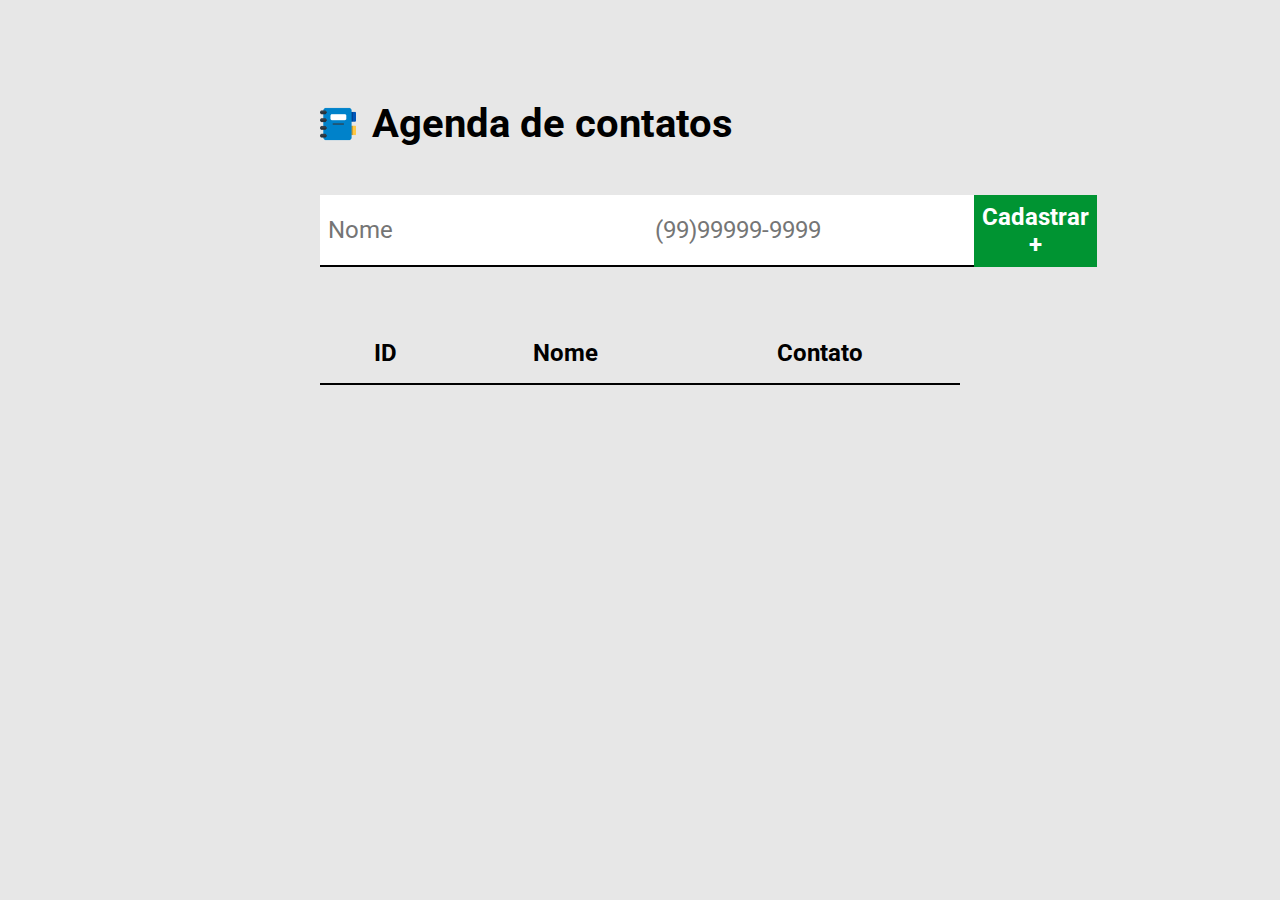
==== commit b0d2e278: "pasta movida" ====
--- a/index.html
+++ b/index.html
@@ -1,138 +1,47 @@
 <!DOCTYPE html>
-<html lang="pt-br">
+<html lang="en">
 
 <head>
-    <meta charset="UTF-8">
-    <meta name="viewport" content="width=device-width, initial-scale=1.0">
-    <link rel="preconnect" href="https://fonts.googleapis.com">
-    <link rel="preconnect" href="https://fonts.gstatic.com" crossorigin>
-    <link
-        href="https://fonts.googleapis.com/css2?family=Poppins:wght@400;700&family=Saira+Extra+Condensed:wght@700&display=swap"
-        rel="stylesheet">
-    <link rel="stylesheet" href="main.css">
+  <meta charset="UTF-8">
+  <meta name="viewport" content="width=device-width, initial-scale=1.0">
+  <link rel="preconnect" href="https://fonts.googleapis.com">
+  <link rel="preconnect" href="https://fonts.gstatic.com" crossorigin>
+  <link href="https://fonts.googleapis.com/css2?family=Roboto:wght@400;700&display=swap" rel="stylesheet">
+  <link rel="stylesheet" href="style.css">
+  <title>Agenda de contatos</title>
 </head>
 
 <body>
-    <header>
-        <div class="container">
-            <img src="./images/flamengo-logo.png" alt="Logo Flamengo">
-            <nav>
-                <ul>
-                    <li>
-                        <a href="#about">Sobre</a>
-                    </li>
-                    <li>
-                        <a href="https://www.flamengo.com.br/programacao-flatv-flatvmais">Clube</a>
-                    </li>
-                    <li>
-                        <a href="https://loja.flamengo.com.br/">Loja</a>
-                    </li>
-                    <li>
-                        <a href="https://www.flamengo.com.br/elencos/elenco-profissional">Jogadores</a>
-                    </li>
-                    <li>
-                        <a href="https://www.flamengo.com.br/flatv">Fla-TV</a>
-                    </li>
-                    <li>
-                        <a href="https://flamengo.superingresso.com.br/#!/home">Ingressos</a>
-                    </li>
-                </ul>
-            </nav>
-            <img id="search-icon" src="./images/search-icon.svg" alt="">
-        </div>
+  <div class="container">
+    <div class="content">
+      <header>
+        <img src="./images/logo.png" alt="logo">
+        <h1>Agenda de contatos</h1>
+      </header>
+      
+      <form id="form-atividade">
+        <input id="nome-contato" type="text" name="nome" required placeholder="Nome">
+        <input id="telefone-contato" type="tel" required placeholder="(99)99999-9999" name="telefone" >
+        <button type="submit">Cadastrar +</button>
 
 
-    </header>
-    <section id="hero">
-        <div class="container">
-            <div id="hero-info">
-                <h1>Craque o Flamengo faz em casa</h1>
-                <span>Flamengo não é time, Flamengo é Seleção</span>
-                <a id="hero-button" href="#form">Faça parte do time</a>
-                <div id="social-media">
-                    <a href="http://"><img src="./images/Vector.svg" alt=""></a>
-                    <a href="http://"><img src="./images/Instagram.svg" alt=""></a>
-                    <a href="http://"><img src="./images/Twitter.svg" alt=""></a>
-                    <a href="http://"><img src="./images/youtube.svg" alt=""></a>
-                </div>
-                <img id="adidas" src="./images/adidas.png" alt="">
-            </div>
+      </form>
+      <table cellspacing=" 0">
+        <thead>
+          <tr>
+            <th>ID</th>
+            <th>Nome</th>
+            <th>Contato</th>
+          </tr>
+        </thead>
+        <tbody>
 
-            <div id="hero-image">
-                <img src="./images/hero.png" alt="">
-            </div>
+        </tbody>
+      </table>
+    </div>
 
-        </div>
-    </section>
-    <section id="about">
-        <img id="about-background" src="./images/flamendo-logo-2.png" alt="">
-
-        <div class="container">
-            <h1>Sobre</h1>
-            <div id="content">
-                <img id="side-image" src="./images/sobre.png" alt="">
-
-                <p>O Clube de Regatas do Flamengo é uma verdadeira paixão que corre nas veias de milhões de torcedores
-                    ao redor do mundo. Com uma história rica e gloriosa, o Mengão é considerado um dos maiores clubes de
-                    futebol do Brasil e do mundo. No coração do Flamengo está a Nação Rubro-Negra. A torcida
-                    flamenguista é reconhecida por sua devoção e energia contagiante, transformando cada partida em um
-                    verdadeiro espetáculo. Estar no Maracanã, com as arquibancadas rubro-negras pulsando de emoção, é
-                    uma experiência indescritível. A união entre clube e torcida é algo único, fazendo do Flamengo uma
-                    verdadeira potência no cenário esportivo. Aqui, você também encontrará uma loja oficial, onde poderá
-                    adquirir produtos oficiais e vestir o manto sagrado com orgulho. O Flamengo é paixão, tradição e
-                    vitória. Seja bem-vindo a esse universo rubro-negro e faça parte da maior torcida do mundo. Mengão
-                    até o fim!</p>
-
-            </div>
-        </div>
-
-    </section>
-
-    <section id="contact">
-        <img id="background-image" src="./images/background-image.png" alt="" />
-        <div class="container">
-
-
-            <div>
-                <img src="./images/flamendo-logo-2.png" alt="">
-            </div>
-
-            <div id="form">
-                <h1>Entre em contato com o maior time do Brasil!</h1>
-                <form action="">
-                    <input type="text" placeholder="Nome">
-                    <input type="text" placeholder="Telefone">
-                    <input type="text" placeholder="E-mail">
-                    <textarea name="" id="" cols="30" rows="10" placeholder="Digite sua mensagem"></textarea>
-
-                </form>
-                <button type="submit" onclick="submitForm()">inscreva-se</button>
-            </div>
-        </div>
-        </div>
-    </section>
-    <footer>
-        <div class="container">
-            <div>
-                <h1>Sede Gávea</h1>
-                <span>Av. Borges de Medeiros, 997<br> Lagoa - Rio de Janeiro/RJ - Brasil<br>
-                    CEP: 22430-041 - Tel: (21) 2159-0100</span>
-            </div>
-            <div>
-                <h1>CT George Helal</h1>
-                <span>Estrada dos Badeirante, 25.997<br>
-                    Vargem Grande - Rio de Janeiro/RJ - Brasil<br>
-                    CEP: 22785-275
-                </span>
-            </div>
-
-
-
-        </div>
-        <p>
-            Desenvolvido por Mizael Alves. &copy; Todos os direitos reservados. 2023
-        </p>
-    </footer>
+  </div>
+  <script src="main.js"></script>
 </body>
 
 </html>--- a/style.css
+++ b/style.css
@@ -0,0 +1,95 @@
+*{
+  margin: 0;
+  padding: 0;
+  box-sizing: border-box ; 
+  font-family: 'Roboto', sans-serif;
+}
+body{
+  background-color: #E7E7E7;
+  padding-top: 100px;
+}
+
+header{
+  display: flex;
+  align-items: center;
+  margin-bottom: 48px;
+}
+
+header img{
+  width: 36px;
+  margin-right: 16px;
+}
+
+header h1{
+  font-size: 40px;
+  font-weight: bold;
+}
+.container{
+  display: flex;
+  flex-direction: column;
+  align-items: center;
+  justify-content: center;
+}
+
+.content{
+  width: 50%;
+}
+form{
+  display: flex;
+  max-width: 640px;
+  width: 100%;
+  justify-content: space-between;
+  margin-bottom: 56px;
+}
+
+form input{
+  font-size: 24px;
+  background-color: #fff;
+  border: none;
+  border-bottom: 2px solid #000;
+  padding: 8px;
+}
+
+form button{
+  background-color: #009432;
+  color: #fff;
+  font-size: 24px;
+  font-weight: bold;
+  border: none;
+  cursor: pointer;  padding: 8px;
+}
+table{
+  width: 100%;
+}
+
+table th{
+  border-bottom: 2px solid #000;
+  padding: 16px;
+  font-size: 24px;
+  font-weight: bold;
+}
+
+table td{
+  padding: 8px 0;
+font-size: 18px;
+text-align: center;
+border-bottom: 1px solid black;
+
+}
+
+
+
+table td img{
+  height: 36px;
+}
+
+#aprovado-label{
+  padding: 5px;
+  background-color:green;
+  border-radius: 5px;
+}
+#reprovado-label{
+  padding: 5px;
+  background-color:red;
+  border-radius: 5px;
+}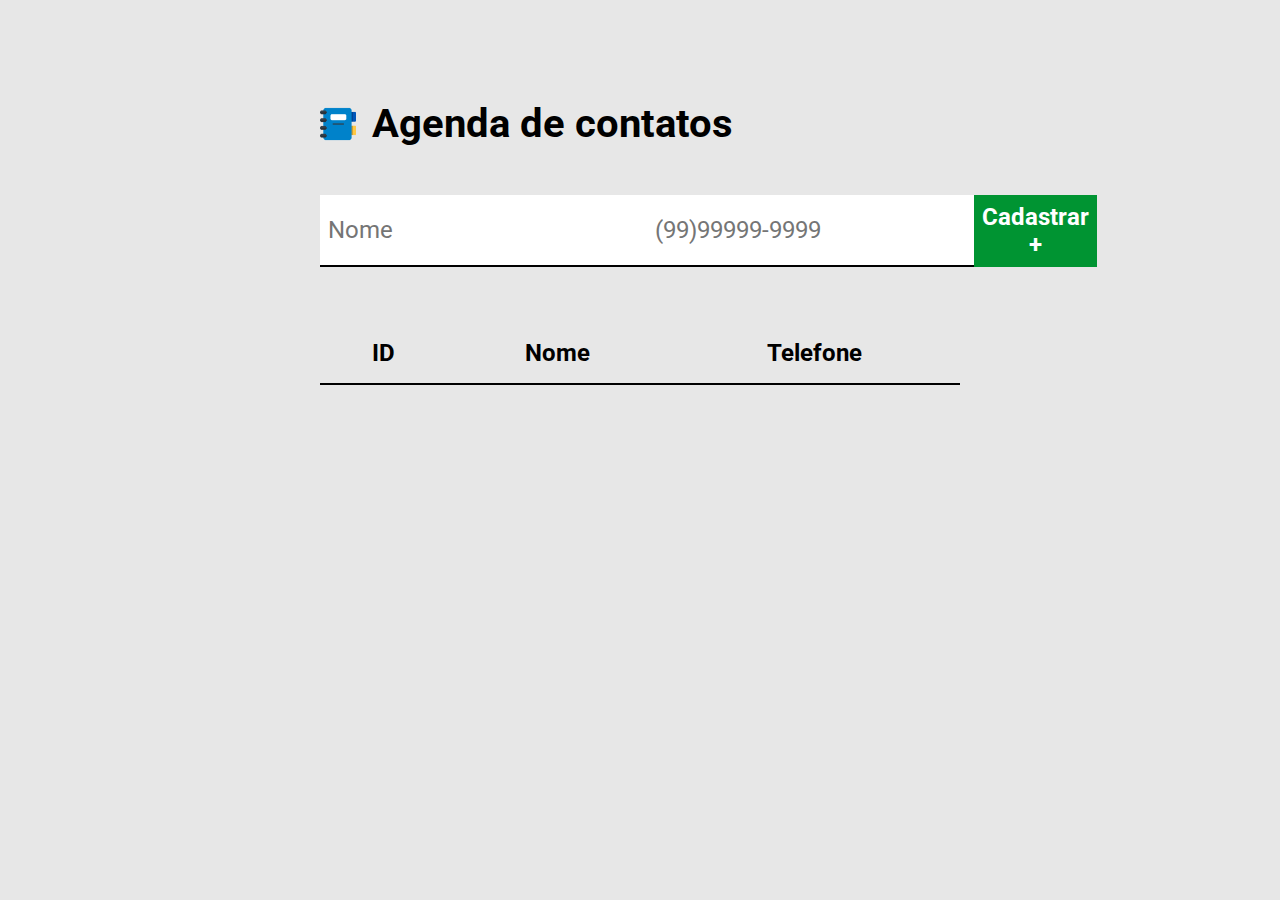
==== commit 01147612: "atualizado id" ====
--- a/index.html
+++ b/index.html
@@ -19,7 +19,7 @@
         <h1>Agenda de contatos</h1>
       </header>
       
-      <form id="form-atividade">
+      <form id="form-contatos">
         <input id="nome-contato" type="text" name="nome" required placeholder="Nome">
         <input id="telefone-contato" type="tel" required placeholder="(99)99999-9999" name="telefone" >
         <button type="submit">Cadastrar +</button>
@@ -31,7 +31,7 @@
           <tr>
             <th>ID</th>
             <th>Nome</th>
-            <th>Contato</th>
+            <th>Telefone</th>
           </tr>
         </thead>
         <tbody>
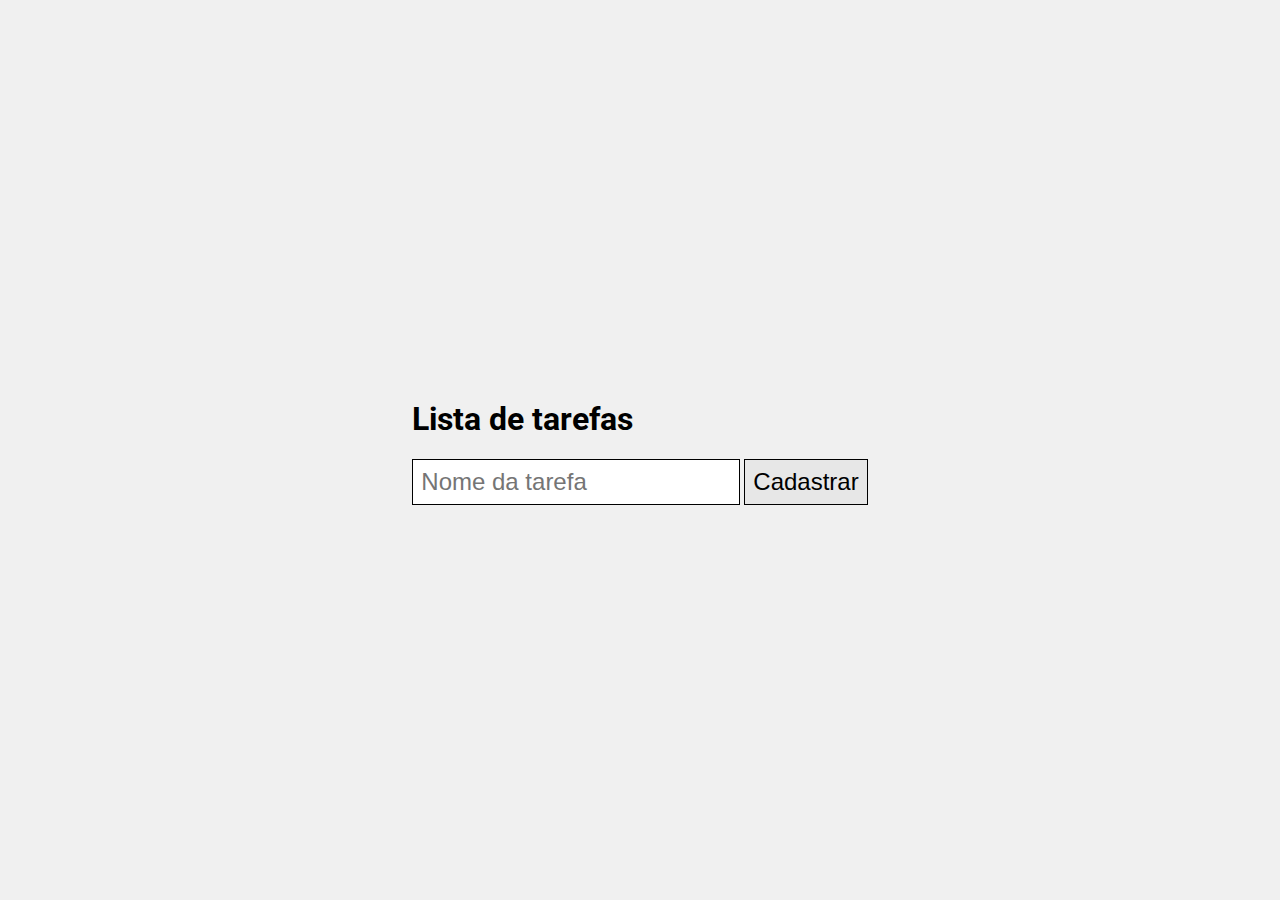
==== commit 44a9d0cc: "Primeiro commit" ====
--- a/index.html
+++ b/index.html
@@ -2,46 +2,30 @@
 <html lang="en">
 
 <head>
-  <meta charset="UTF-8">
-  <meta name="viewport" content="width=device-width, initial-scale=1.0">
-  <link rel="preconnect" href="https://fonts.googleapis.com">
-  <link rel="preconnect" href="https://fonts.gstatic.com" crossorigin>
-  <link href="https://fonts.googleapis.com/css2?family=Roboto:wght@400;700&display=swap" rel="stylesheet">
-  <link rel="stylesheet" href="style.css">
-  <title>Agenda de contatos</title>
+    <meta charset="UTF-8">
+    <meta name="viewport" content="width=device-width, initial-scale=1.0">
+    <script src="https://code.jquery.com/jquery-3.7.0.js"></script>
+    <link rel="preconnect" href="https://fonts.googleapis.com">
+    <link rel="preconnect" href="https://fonts.gstatic.com" crossorigin>
+    <link href="https://fonts.googleapis.com/css2?family=Roboto:wght@400;700&display=swap" rel="stylesheet">
+    <link rel="stylesheet" href="style.css">
+    <title>Lista de tarefas</title>
 </head>
 
 <body>
-  <div class="container">
-    <div class="content">
-      <header>
-        <img src="./images/logo.png" alt="logo">
-        <h1>Agenda de contatos</h1>
-      </header>
-      
-      <form id="form-contatos">
-        <input id="nome-contato" type="text" name="nome" required placeholder="Nome">
-        <input id="telefone-contato" type="tel" required placeholder="(99)99999-9999" name="telefone" >
-        <button type="submit">Cadastrar +</button>
+    <div id="content">
+        <header>
+            <h1>Lista de tarefas</h1>
+        </header>
+        <form>
+            <input id="nome-tarefa" required placeholder="Nome da tarefa">
+            <button type="submit">Cadastrar</button>
+        </form>
+        <ul>
 
-
-      </form>
-      <table cellspacing=" 0">
-        <thead>
-          <tr>
-            <th>ID</th>
-            <th>Nome</th>
-            <th>Telefone</th>
-          </tr>
-        </thead>
-        <tbody>
-
-        </tbody>
-      </table>
+        </ul>
     </div>
-
-  </div>
-  <script src="main.js"></script>
 </body>
+<script src="main.js"></script>
 
 </html>--- a/style.css
+++ b/style.css
@@ -1,95 +1,32 @@
-*{
-  margin: 0;
-  padding: 0;
-  box-sizing: border-box ; 
-  font-family: 'Roboto', sans-serif;
-}
 body{
-  background-color: #E7E7E7;
-  padding-top: 100px;
+    margin: 0;
+    box-sizing: border-box;
+    padding: 0;
+    height: 100vh;
+    display: flex;
+    align-items: center;
+    justify-content: center;
+    font-family: 'Roboto', sans-serif;
+    background-color: #f0f0f0;
 }
 
-header{
-  display: flex;
-  align-items: center;
-  margin-bottom: 48px;
+input{
+    font-size: 24px;
+    background-color: #fff;
+
+    border: 1px solid #000;
+    padding: 8px;
 }
 
-header img{
-  width: 36px;
-  margin-right: 16px;
+button{
+    font-size: 24px;
+    background-color: #e7e7e7;
+
+    border: 1px solid #000;
+    padding: 8px;
 }
 
-header h1{
-  font-size: 40px;
-  font-weight: bold;
-}
-.container{
-  display: flex;
-  flex-direction: column;
-  align-items: center;
-  justify-content: center;
-}
-
-.content{
-  width: 50%;
-}
-form{
-  display: flex;
-  max-width: 640px;
-  width: 100%;
-  justify-content: space-between;
-  margin-bottom: 56px;
-}
-
-form input{
-  font-size: 24px;
-  background-color: #fff;
-  border: none;
-  border-bottom: 2px solid #000;
-  padding: 8px;
-}
-
-form button{
-  background-color: #009432;
-  color: #fff;
-  font-size: 24px;
-  font-weight: bold;
-  border: none;
-  cursor: pointer;  padding: 8px;
-}
-table{
-  width: 100%;
-}
-
-table th{
-  border-bottom: 2px solid #000;
-  padding: 16px;
-  font-size: 24px;
-  font-weight: bold;
-}
-
-table td{
-  padding: 8px 0;
-font-size: 18px;
-text-align: center;
-border-bottom: 1px solid black;
-
-}
-
-
-
-table td img{
-  height: 36px;
-}
-
-#aprovado-label{
-  padding: 5px;
-  background-color:green;
-  border-radius: 5px;
-}
-#reprovado-label{
-  padding: 5px;
-  background-color:red;
-  border-radius: 5px;
+span{
+    font-size: 24px;
+    font-weight: bold;
 }